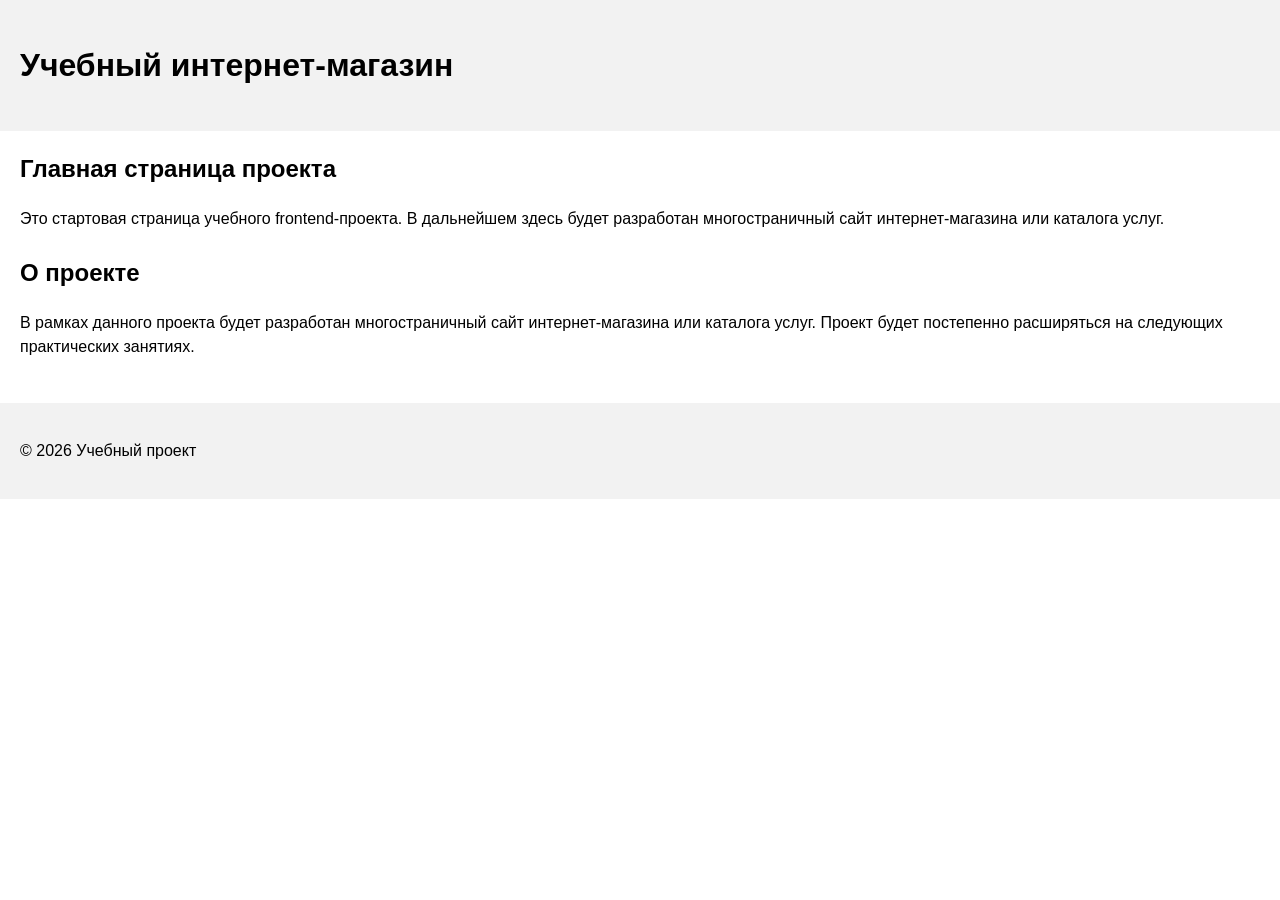
==== index.html @ 25ff9b93 "feat: add project description section" ====
<!DOCTYPE html>
<html lang="ru">

<head>
    <meta charset="UTF-8">
    <meta name="viewport" content="width=device-width, initial-scale=1.0">
    <title>Каталог товаров</title>
    <link rel="stylesheet" href="css/style.css">
</head>

<body>
    <header>
        <h1>Учебный интернет-магазин</h1>
    </header>

    <main>
        <section>
            <h2>Главная страница проекта</h2>
            <p>
                Это стартовая страница учебного frontend-проекта.
                В дальнейшем здесь будет разработан многостраничный сайт
                интернет-магазина или каталога услуг.
            </p>
        </section>
        <section>
            <h2>О проекте</h2>
            <p>
                В рамках данного проекта будет разработан многостраничный сайт
                интернет-магазина или каталога услуг. Проект будет постепенно
                расширяться на следующих практических занятиях.
            </p>
        </section>
    </main>

    <footer>
        <p>&copy; 2026 Учебный проект</p>
    </footer>
</body>

</html>
---- css/style.css ----
body {
  margin: 0;
  font-family: Arial, sans-serif;
  line-height: 1.5;
}

header,
main,
footer {
  padding: 20px;
}

header {
  background-color: #f2f2f2;
}

footer {
  background-color: #f2f2f2;
}

section {
  margin-bottom: 24px;
}

section h2 {
  margin-top: 0;
}
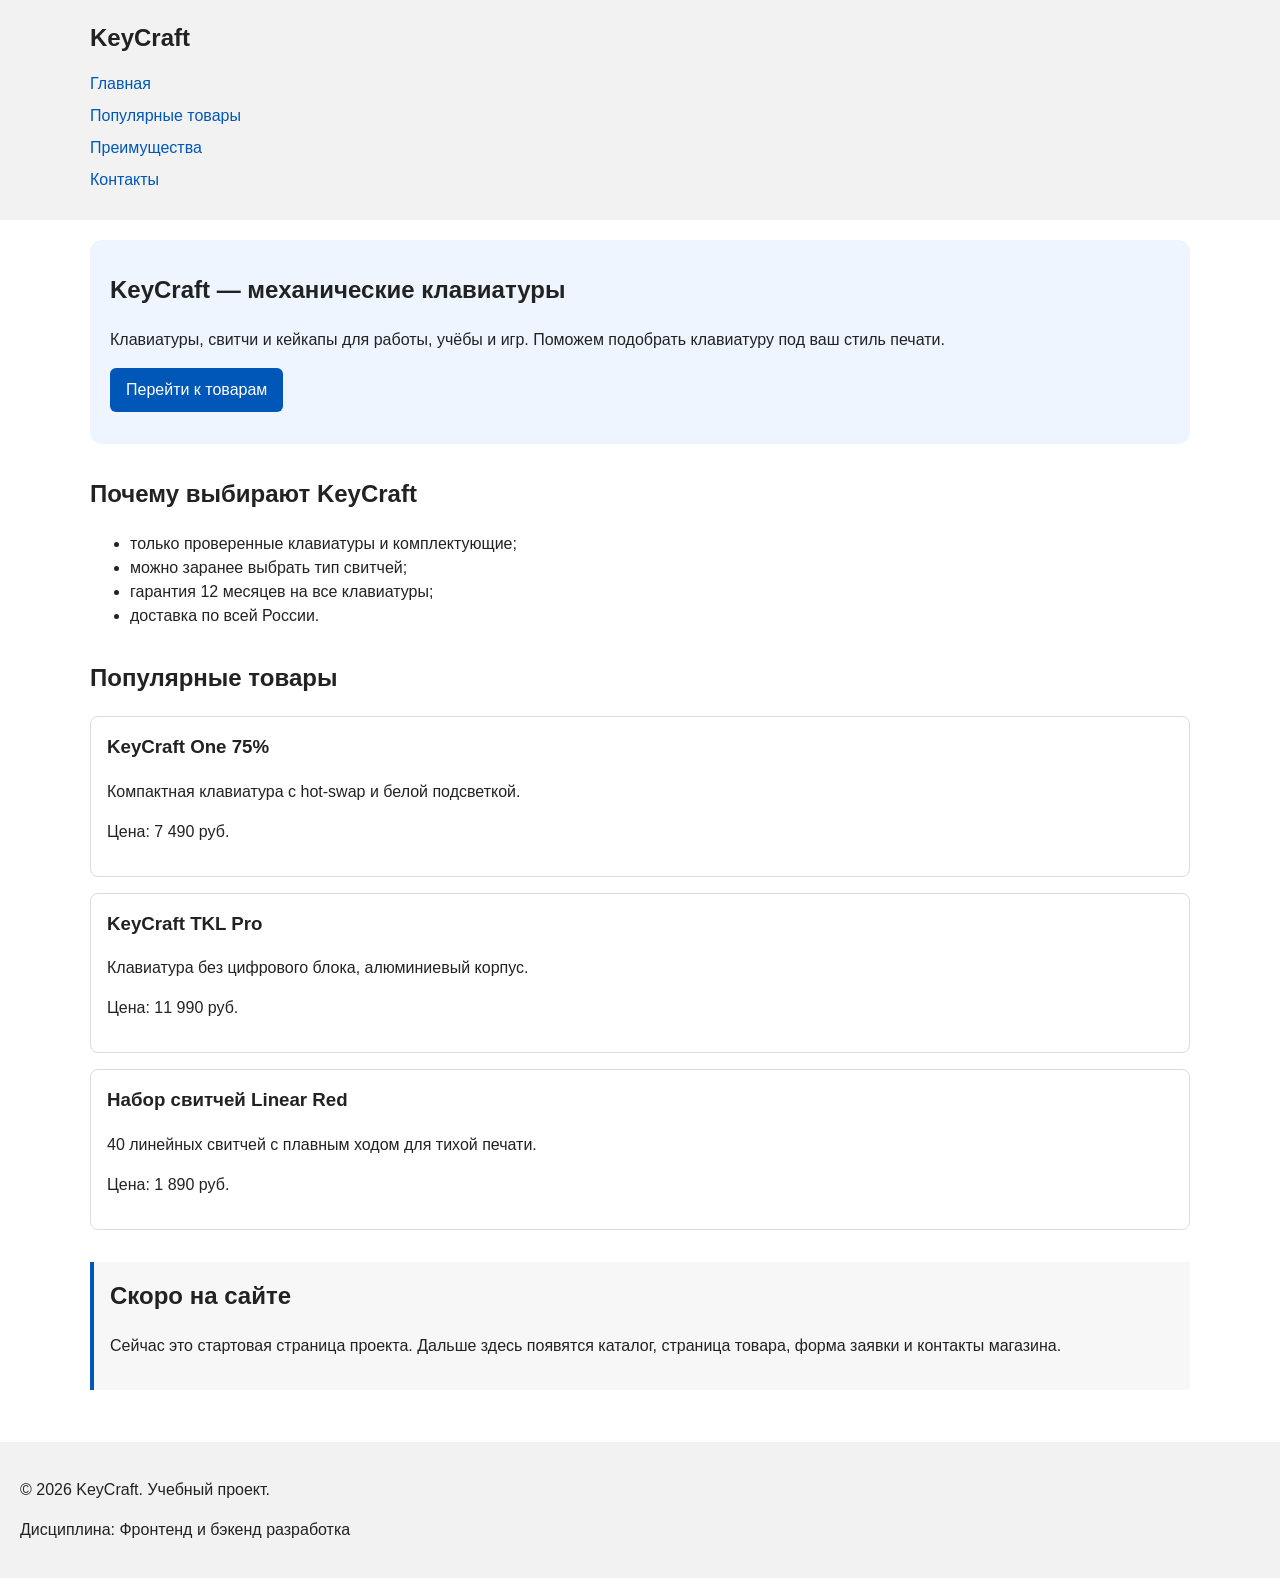
==== commit 4e216bc3: "feat: add semantic HTML structure and base CSS styles" ====
--- a/index.html
+++ b/index.html
@@ -4,37 +4,81 @@
 <head>
     <meta charset="UTF-8">
     <meta name="viewport" content="width=device-width, initial-scale=1.0">
-    <title>Каталог товаров</title>
+    <title>KeyCraft — магазин механических клавиатур</title>
     <link rel="stylesheet" href="css/style.css">
 </head>
 
 <body>
     <header>
-        <h1>Учебный интернет-магазин</h1>
+        <div class="site-header">
+            <a class="site-logo" href="index.html">KeyCraft</a>
+
+            <nav class="site-nav" aria-label="Основная навигация">
+                <ul class="site-nav__list">
+                    <li><a href="index.html">Главная</a></li>
+                    <li><a href="#popular">Популярные товары</a></li>
+                    <li><a href="#advantages">Преимущества</a></li>
+                    <li><a href="#contacts">Контакты</a></li>
+                </ul>
+            </nav>
+        </div>
     </header>
 
     <main>
-        <section>
-            <h2>Главная страница проекта</h2>
+        <section class="hero">
+            <h1>KeyCraft — механические клавиатуры</h1>
             <p>
-                Это стартовая страница учебного frontend-проекта.
-                В дальнейшем здесь будет разработан многостраничный сайт
-                интернет-магазина или каталога услуг.
+                Клавиатуры, свитчи и кейкапы для работы, учёбы и игр.
+                Поможем подобрать клавиатуру под ваш стиль печати.
             </p>
+            <a class="button" href="#popular">Перейти к товарам</a>
         </section>
-        <section>
-            <h2>О проекте</h2>
+
+        <section class="section" id="advantages">
+            <h2>Почему выбирают KeyCraft</h2>
+            <ul class="advantages-list">
+                <li>только проверенные клавиатуры и комплектующие;</li>
+                <li>можно заранее выбрать тип свитчей;</li>
+                <li>гарантия 12 месяцев на все клавиатуры;</li>
+                <li>доставка по всей России.</li>
+            </ul>
+        </section>
+
+        <section class="section" id="popular">
+            <h2>Популярные товары</h2>
+
+            <article class="product-card">
+                <h3>KeyCraft One 75%</h3>
+                <p>Компактная клавиатура с hot-swap и белой подсветкой.</p>
+                <p>Цена: 7 490 руб.</p>
+            </article>
+
+            <article class="product-card">
+                <h3>KeyCraft TKL Pro</h3>
+                <p>Клавиатура без цифрового блока, алюминиевый корпус.</p>
+                <p>Цена: 11 990 руб.</p>
+            </article>
+
+            <article class="product-card">
+                <h3>Набор свитчей Linear Red</h3>
+                <p>40 линейных свитчей с плавным ходом для тихой печати.</p>
+                <p>Цена: 1 890 руб.</p>
+            </article>
+        </section>
+
+        <aside class="aside-info">
+            <h2>Скоро на сайте</h2>
             <p>
-                В рамках данного проекта будет разработан многостраничный сайт
-                интернет-магазина или каталога услуг. Проект будет постепенно
-                расширяться на следующих практических занятиях.
+                Сейчас это стартовая страница проекта. Дальше здесь появятся
+                каталог, страница товара, форма заявки и контакты магазина.
             </p>
-        </section>
+        </aside>
     </main>
 
-    <footer>
-        <p>&copy; 2026 Учебный проект</p>
+    <footer id="contacts">
+        <p>&copy; 2026 KeyCraft. Учебный проект.</p>
+        <p>Дисциплина: Фронтенд и бэкенд разработка</p>
     </footer>
 </body>
 
-</html>+</html>
--- a/css/style.css
+++ b/css/style.css
@@ -1,15 +1,31 @@
+/*
+  Универсальное правило для всех элементов.
+  border-box: width включает content, padding и border.
+*/
+* {
+  box-sizing: border-box;
+}
+
+/*
+  Убираем стандартный отступ браузера у body
+  и задаём основной шрифт и цвета страницы.
+*/
 body {
   margin: 0;
   font-family: Arial, sans-serif;
   line-height: 1.5;
+  color: #222222;
+  background-color: #ffffff;
 }
 
+/* Внутренние отступы для основных областей страницы */
 header,
 main,
 footer {
   padding: 20px;
 }
 
+/* Шапка и подвал — светло-серый фон */
 header {
   background-color: #f2f2f2;
 }
@@ -18,10 +34,102 @@
   background-color: #f2f2f2;
 }
 
-section {
-  margin-bottom: 24px;
+/* Ограничиваем ширину содержимого шапки */
+.site-header {
+  max-width: 1100px;
+  margin: 0 auto;
 }
 
-section h2 {
+/* Текстовый логотип */
+.site-logo {
+  font-size: 24px;
+  font-weight: bold;
+  text-decoration: none;
+  color: #222222;
+}
+
+/* Убираем маркеры и стандартные отступы у списка меню */
+.site-nav__list {
+  padding: 0;
+  margin: 16px 0 0;
+  list-style: none;
+}
+
+/* Расстояние между пунктами меню */
+.site-nav__list li {
+  margin-bottom: 8px;
+}
+
+/* Ссылки меню */
+.site-nav__list a {
+  color: #0057b8;
+  text-decoration: none;
+}
+
+/* При наведении подчёркиваем ссылку */
+.site-nav__list a:hover {
+  text-decoration: underline;
+}
+
+/* Hero-блок — первый крупный блок главной страницы */
+.hero {
+  max-width: 1100px;
+  margin: 0 auto 32px;
+  padding: 32px 20px;
+  background-color: #eef5ff;
+  border-radius: 12px;
+}
+
+.hero h1 {
   margin-top: 0;
-}+}
+
+/* Общий класс для разделов страницы */
+.section {
+  max-width: 1100px;
+  margin: 0 auto 32px;
+}
+
+.section h2 {
+  margin-top: 0;
+}
+
+/* Карточка товара — самостоятельный блок */
+.product-card {
+  margin-bottom: 16px;
+  padding: 16px;
+  border: 1px solid #dddddd;
+  border-radius: 8px;
+  background-color: #ffffff;
+}
+
+.product-card h3 {
+  margin-top: 0;
+}
+
+/* Ссылка, оформленная как кнопка */
+.button {
+  display: inline-block;
+  padding: 10px 16px;
+  color: #ffffff;
+  background-color: #0057b8;
+  text-decoration: none;
+  border-radius: 6px;
+}
+
+.button:hover {
+  background-color: #003f86;
+}
+
+/* Дополнительный информационный блок */
+.aside-info {
+  max-width: 1100px;
+  margin: 0 auto 32px;
+  padding: 16px;
+  border-left: 4px solid #0057b8;
+  background-color: #f7f7f7;
+}
+
+.aside-info h2 {
+  margin-top: 0;
+}
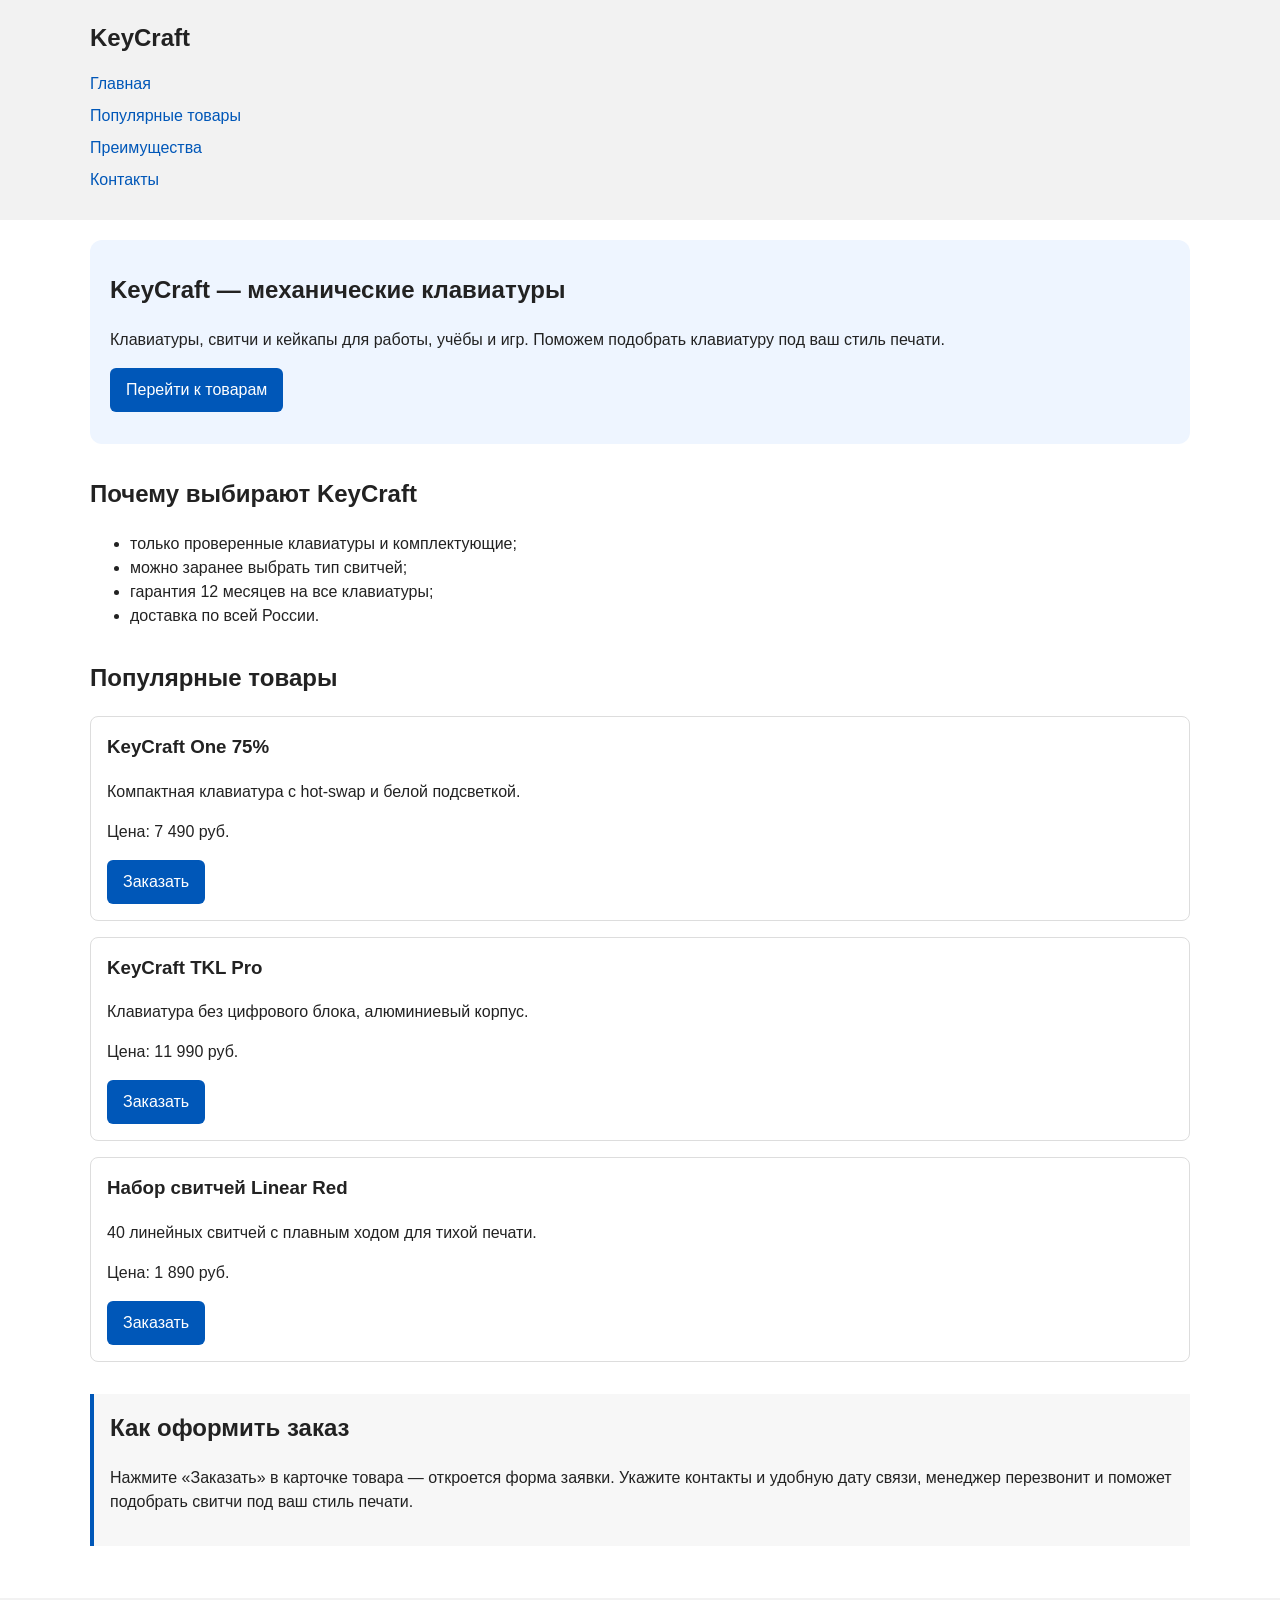
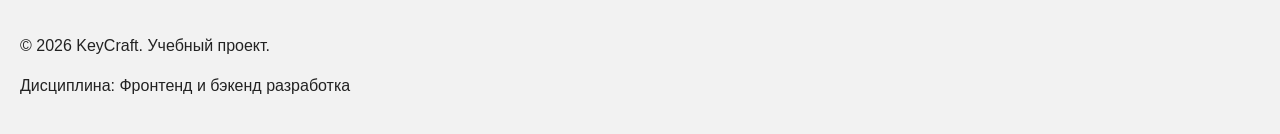
==== commit 3d7d3d22: "feat: add order form modal and validation" ====
--- a/index.html
+++ b/index.html
@@ -6,6 +6,7 @@
     <meta name="viewport" content="width=device-width, initial-scale=1.0">
     <title>KeyCraft — магазин механических клавиатур</title>
     <link rel="stylesheet" href="css/style.css">
+    <script src="js/main.js" defer></script>
 </head>
 
 <body>
@@ -51,26 +52,40 @@
                 <h3>KeyCraft One 75%</h3>
                 <p>Компактная клавиатура с hot-swap и белой подсветкой.</p>
                 <p>Цена: 7 490 руб.</p>
+                <button class="button product-card__button" type="button" data-product="KeyCraft One 75%">
+                    Заказать
+                </button>
             </article>
 
             <article class="product-card">
                 <h3>KeyCraft TKL Pro</h3>
                 <p>Клавиатура без цифрового блока, алюминиевый корпус.</p>
                 <p>Цена: 11 990 руб.</p>
+                <button class="button product-card__button" type="button" data-product="KeyCraft TKL Pro">
+                    Заказать
+                </button>
             </article>
 
             <article class="product-card">
                 <h3>Набор свитчей Linear Red</h3>
                 <p>40 линейных свитчей с плавным ходом для тихой печати.</p>
                 <p>Цена: 1 890 руб.</p>
+                <button class="button product-card__button" type="button" data-product="Набор свитчей Linear Red">
+                    Заказать
+                </button>
             </article>
         </section>
 
+        <p class="success-message" id="success-message" role="status" hidden>
+            Форма успешно отправлена!
+        </p>
+
         <aside class="aside-info">
-            <h2>Скоро на сайте</h2>
+            <h2>Как оформить заказ</h2>
             <p>
-                Сейчас это стартовая страница проекта. Дальше здесь появятся
-                каталог, страница товара, форма заявки и контакты магазина.
+                Нажмите «Заказать» в карточке товара — откроется форма заявки.
+                Укажите контакты и удобную дату связи, менеджер перезвонит
+                и поможет подобрать свитчи под ваш стиль печати.
             </p>
         </aside>
     </main>
@@ -79,6 +94,100 @@
         <p>&copy; 2026 KeyCraft. Учебный проект.</p>
         <p>Дисциплина: Фронтенд и бэкенд разработка</p>
     </footer>
+
+    <dialog class="order-dialog" id="order-dialog" aria-labelledby="order-dialog-title">
+        <h2 id="order-dialog-title">Оформление заявки</h2>
+
+        <form class="order-form" id="order-form" action="#" method="post" novalidate>
+            <input id="selected-product" name="selected-product" type="hidden">
+
+            <div class="form-field">
+                <label for="order-name">Имя</label>
+                <input
+                    id="order-name"
+                    name="name"
+                    type="text"
+                    placeholder="Введите ваше имя"
+                    minlength="2"
+                    autocomplete="given-name"
+                    required
+                >
+            </div>
+
+            <div class="form-field">
+                <label for="order-email">E-mail</label>
+                <input
+                    id="order-email"
+                    name="email"
+                    type="email"
+                    placeholder="example@mail.ru"
+                    autocomplete="email"
+                    required
+                >
+            </div>
+
+            <div class="form-field">
+                <label for="order-phone">Телефон</label>
+                <input
+                    id="order-phone"
+                    name="phone"
+                    type="tel"
+                    inputmode="tel"
+                    placeholder="+7 (900) 000-00-00"
+                    pattern="^\+7 \(\d{3}\) \d{3}-\d{2}-\d{2}$"
+                    required
+                >
+                <small>Формат: +7 (900) 000-00-00</small>
+            </div>
+
+            <div class="form-field">
+                <label for="order-date">Дата связи</label>
+                <input
+                    id="order-date"
+                    name="date"
+                    type="date"
+                >
+            </div>
+
+            <div class="form-field">
+                <label for="order-topic">Тема заявки</label>
+                <select id="order-topic" name="topic" required>
+                    <option value="">Выберите тему</option>
+                    <option value="keyboard">Заказ клавиатуры</option>
+                    <option value="switches">Подбор свитчей</option>
+                    <option value="delivery">Доставка</option>
+                    <option value="warranty">Гарантия и сервис</option>
+                </select>
+            </div>
+
+            <div class="form-field">
+                <label for="order-comment">Комментарий</label>
+                <textarea
+                    id="order-comment"
+                    name="comment"
+                    rows="4"
+                    placeholder="Укажите тип свитчей, раскладку или другие пожелания"
+                ></textarea>
+            </div>
+
+            <div class="form-field form-field--checkbox">
+                <label>
+                    <input
+                        id="order-agreement"
+                        name="agreement"
+                        type="checkbox"
+                        required
+                    >
+                    Я согласен на обработку данных
+                </label>
+            </div>
+
+            <div class="form-actions">
+                <button type="button" id="close-order-dialog">Закрыть</button>
+                <button type="submit">Отправить заявку</button>
+            </div>
+        </form>
+    </dialog>
 </body>
 
 </html>
--- a/css/style.css
+++ b/css/style.css
@@ -107,14 +107,21 @@
   margin-top: 0;
 }
 
-/* Ссылка, оформленная как кнопка */
+/*
+  Общий класс кнопки.
+  Используется и для ссылки, и для тега button,
+  поэтому убираем рамку браузера и наследуем шрифт страницы.
+*/
 .button {
   display: inline-block;
   padding: 10px 16px;
   color: #ffffff;
   background-color: #0057b8;
   text-decoration: none;
+  border: none;
   border-radius: 6px;
+  font: inherit;
+  cursor: pointer;
 }
 
 .button:hover {
@@ -133,3 +140,94 @@
 .aside-info h2 {
   margin-top: 0;
 }
+
+/*
+  Модальное окно заявки.
+  Элемент dialog сам умеет открываться поверх страницы,
+  поэтому позиционирование вручную не требуется.
+*/
+.order-dialog {
+  width: min(100% - 32px, 560px);
+  padding: 24px;
+  border: none;
+  border-radius: 12px;
+}
+
+.order-dialog h2 {
+  margin-top: 0;
+}
+
+/* Затемнение фона за модальным окном */
+.order-dialog::backdrop {
+  background-color: rgba(0, 0, 0, 0.5);
+}
+
+/* Каждое поле формы получает нижний отступ */
+.form-field {
+  margin-bottom: 16px;
+}
+
+/* Подпись поля располагается над самим полем */
+.form-field label {
+  display: block;
+  margin-bottom: 6px;
+}
+
+/* Основные поля формы занимают всю ширину окна */
+.form-field input,
+.form-field select,
+.form-field textarea {
+  width: 100%;
+  padding: 10px 12px;
+  border: 1px solid #cccccc;
+  border-radius: 6px;
+  font: inherit;
+}
+
+/* Флажок согласия не должен растягиваться на всю ширину */
+.form-field input[type="checkbox"] {
+  width: auto;
+}
+
+/* Подсказка о формате телефона */
+.form-field small {
+  display: block;
+  margin-top: 4px;
+  color: #666666;
+}
+
+/* Видимый фокус для навигации с клавиатуры */
+.form-field input:focus-visible,
+.form-field select:focus-visible,
+.form-field textarea:focus-visible,
+.form-actions button:focus-visible {
+  outline: 2px solid #0057b8;
+  outline-offset: 2px;
+}
+
+/*
+  Подсветка ошибочных полей.
+  Атрибут aria-invalid добавляется из JavaScript при отправке формы.
+  Селектор начинается с .form-field, потому что цвет рамки задан
+  правилом .form-field input. Без этого специфичность была бы ниже,
+  и красная рамка не применилась бы.
+*/
+.form-field [aria-invalid="true"] {
+  border-color: #b00020;
+}
+
+/* Кнопки формы располагаются в одну строку */
+.form-actions {
+  display: flex;
+  gap: 12px;
+  margin-top: 20px;
+}
+
+/* Сообщение об успешной отправке заявки */
+.success-message {
+  max-width: 1100px;
+  margin: 24px auto;
+  padding: 16px;
+  border-left: 4px solid #168a2f;
+  background-color: #eefaf0;
+}
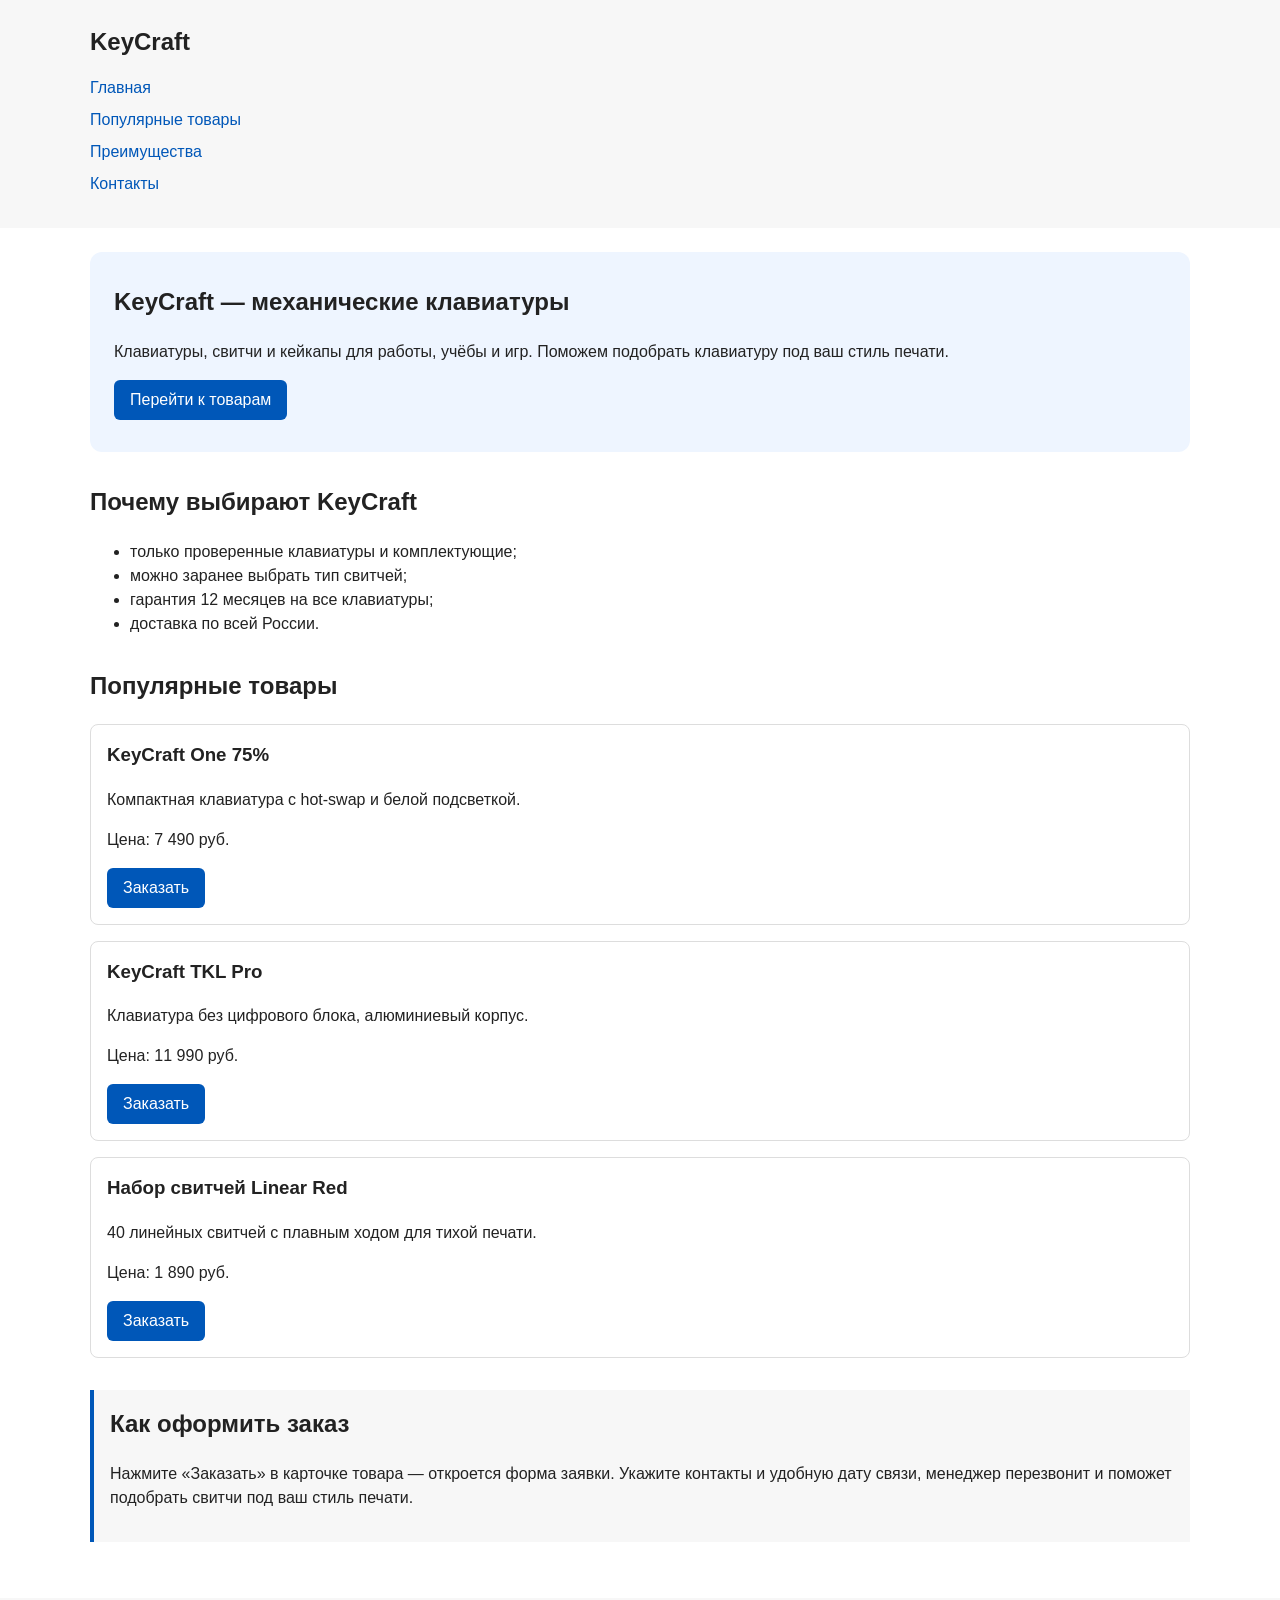
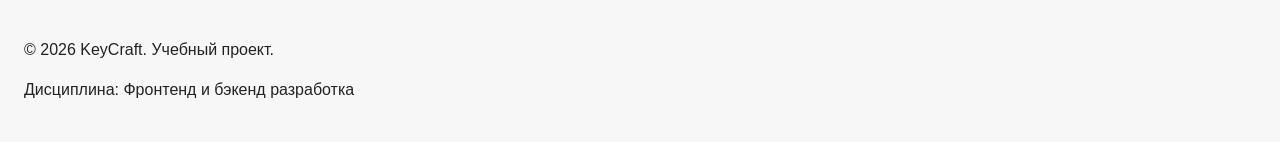
==== commit 170e9492: "refactor: organize CSS variables and states" ====
--- a/index.html
+++ b/index.html
@@ -183,8 +183,8 @@
             </div>
 
             <div class="form-actions">
-                <button type="button" id="close-order-dialog">Закрыть</button>
-                <button type="submit">Отправить заявку</button>
+                <button class="button button--secondary" type="button" id="close-order-dialog">Закрыть</button>
+                <button class="button" type="submit">Отправить заявку</button>
             </div>
         </form>
     </dialog>
--- a/css/style.css
+++ b/css/style.css
@@ -1,42 +1,128 @@
-/*
-  Универсальное правило для всех элементов.
-  border-box: width включает content, padding и border.
-*/
+/* ===============================
+   1. Переменные проекта
+   =============================== */
+
+:root {
+  --color-bg: #ffffff;
+  --color-text: #222222;
+  --color-muted: #666666;
+  --color-primary: #0057b8;
+  --color-primary-dark: #003f86;
+  --color-border: #dddddd;
+  --color-surface: #f7f7f7;
+  --color-surface-accent: #eef5ff;
+  --color-danger: #b00020;
+  --color-success: #168a2f;
+  --color-success-bg: #eefaf0;
+  --color-white: #ffffff;
+
+  --space-xs: 4px;
+  --space-sm: 8px;
+  --space-md: 16px;
+  --space-lg: 24px;
+  --space-xl: 32px;
+
+  --radius-sm: 6px;
+  --radius-md: 8px;
+  --radius-lg: 12px;
+
+  --container-width: 1100px;
+}
+
+/* ===============================
+   2. Базовые стили
+   =============================== */
+
 * {
   box-sizing: border-box;
 }
 
-/*
-  Убираем стандартный отступ браузера у body
-  и задаём основной шрифт и цвета страницы.
-*/
 body {
   margin: 0;
   font-family: Arial, sans-serif;
   line-height: 1.5;
-  color: #222222;
-  background-color: #ffffff;
-}
-
-/* Внутренние отступы для основных областей страницы */
+  color: var(--color-text);
+  background-color: var(--color-bg);
+}
+
 header,
 main,
 footer {
-  padding: 20px;
-}
-
-/* Шапка и подвал — светло-серый фон */
+  padding: var(--space-lg);
+}
+
 header {
-  background-color: #f2f2f2;
+  background-color: var(--color-surface);
 }
 
 footer {
-  background-color: #f2f2f2;
-}
+  background-color: var(--color-surface);
+}
+
+/* ===============================
+   3. Общие элементы интерфейса
+   =============================== */
+
+/* Ссылки */
+a {
+  color: var(--color-primary);
+}
+
+a:hover {
+  color: var(--color-primary-dark);
+}
+
+a:focus-visible {
+  outline: 2px solid var(--color-primary);
+  outline-offset: 3px;
+}
+
+/* Общий класс кнопки. */
+.button {
+  display: inline-block;
+  padding: var(--space-sm) var(--space-md);
+  color: var(--color-white);
+  background-color: var(--color-primary);
+  text-decoration: none;
+  border: none;
+  border-radius: var(--radius-sm);
+  font: inherit;
+  cursor: pointer;
+}
+
+.button:hover {
+  color: var(--color-white);
+  background-color: var(--color-primary-dark);
+}
+
+.button:focus-visible {
+  outline: 2px solid var(--color-primary);
+  outline-offset: 3px;
+}
+
+.button:disabled {
+  opacity: 0.6;
+  cursor: not-allowed;
+}
+
+.button--secondary {
+  color: var(--color-primary);
+  background-color: var(--color-white);
+  border: 1px solid var(--color-primary);
+}
+
+.button--secondary:hover {
+  color: var(--color-primary-dark);
+  background-color: var(--color-surface-accent);
+}
+
+/* ===============================
+   4. Компоненты страницы
+   =============================== */
 
 /* Ограничиваем ширину содержимого шапки */
 .site-header {
-  max-width: 1100px;
+  max-width: var(--container-width);
   margin: 0 auto;
 }
 
@@ -45,39 +131,41 @@
   font-size: 24px;
   font-weight: bold;
   text-decoration: none;
-  color: #222222;
+  color: var(--color-text);
+}
+
+.site-logo:hover {
+  color: var(--color-text);
 }
 
 /* Убираем маркеры и стандартные отступы у списка меню */
 .site-nav__list {
   padding: 0;
-  margin: 16px 0 0;
+  margin: var(--space-md) 0 0;
   list-style: none;
 }
 
 /* Расстояние между пунктами меню */
 .site-nav__list li {
-  margin-bottom: 8px;
-}
-
-/* Ссылки меню */
+  margin-bottom: var(--space-sm);
+}
+
+/* Ссылки меню. */
 .site-nav__list a {
-  color: #0057b8;
   text-decoration: none;
 }
 
-/* При наведении подчёркиваем ссылку */
 .site-nav__list a:hover {
   text-decoration: underline;
 }
 
 /* Hero-блок — первый крупный блок главной страницы */
 .hero {
-  max-width: 1100px;
-  margin: 0 auto 32px;
-  padding: 32px 20px;
-  background-color: #eef5ff;
-  border-radius: 12px;
+  max-width: var(--container-width);
+  margin: 0 auto var(--space-xl);
+  padding: var(--space-xl) var(--space-lg);
+  background-color: var(--color-surface-accent);
+  border-radius: var(--radius-lg);
 }
 
 .hero h1 {
@@ -86,8 +174,8 @@
 
 /* Общий класс для разделов страницы */
 .section {
-  max-width: 1100px;
-  margin: 0 auto 32px;
+  max-width: var(--container-width);
+  margin: 0 auto var(--space-xl);
 }
 
 .section h2 {
@@ -96,61 +184,45 @@
 
 /* Карточка товара — самостоятельный блок */
 .product-card {
-  margin-bottom: 16px;
-  padding: 16px;
-  border: 1px solid #dddddd;
-  border-radius: 8px;
-  background-color: #ffffff;
+  margin-bottom: var(--space-md);
+  padding: var(--space-md);
+  border: 1px solid var(--color-border);
+  border-radius: var(--radius-md);
+  background-color: var(--color-bg);
+}
+
+/* Рамка подсвечивается, показывая, что с карточкой можно взаимодействовать */
+.product-card:hover {
+  border-color: var(--color-primary);
 }
 
 .product-card h3 {
   margin-top: 0;
-}
-
-/*
-  Общий класс кнопки.
-  Используется и для ссылки, и для тега button,
-  поэтому убираем рамку браузера и наследуем шрифт страницы.
-*/
-.button {
-  display: inline-block;
-  padding: 10px 16px;
-  color: #ffffff;
-  background-color: #0057b8;
-  text-decoration: none;
-  border: none;
-  border-radius: 6px;
-  font: inherit;
-  cursor: pointer;
-}
-
-.button:hover {
-  background-color: #003f86;
 }
 
 /* Дополнительный информационный блок */
 .aside-info {
-  max-width: 1100px;
-  margin: 0 auto 32px;
-  padding: 16px;
-  border-left: 4px solid #0057b8;
-  background-color: #f7f7f7;
+  max-width: var(--container-width);
+  margin: 0 auto var(--space-xl);
+  padding: var(--space-md);
+  border-left: 4px solid var(--color-primary);
+  background-color: var(--color-surface);
 }
 
 .aside-info h2 {
   margin-top: 0;
 }
 
-/*
-  Модальное окно заявки.
-  Элемент dialog сам умеет открываться поверх страницы,
-  поэтому позиционирование вручную не требуется.
-*/
+/* ===============================
+   5. Форма и модальное окно
+   =============================== */
+
+/* Модальное окно заявки. */
 .order-dialog {
   width: min(100% - 32px, 560px);
-  padding: 24px;
+  padding: var(--space-lg);
   border: none;
-  border-radius: 12px;
+  border-radius: var(--radius-lg);
 }
 
 .order-dialog h2 {
@@ -164,13 +236,13 @@
 
 /* Каждое поле формы получает нижний отступ */
 .form-field {
-  margin-bottom: 16px;
+  margin-bottom: var(--space-md);
 }
 
 /* Подпись поля располагается над самим полем */
 .form-field label {
   display: block;
-  margin-bottom: 6px;
+  margin-bottom: var(--space-xs);
 }
 
 /* Основные поля формы занимают всю ширину окна */
@@ -179,8 +251,8 @@
 .form-field textarea {
   width: 100%;
   padding: 10px 12px;
-  border: 1px solid #cccccc;
-  border-radius: 6px;
+  border: 1px solid var(--color-border);
+  border-radius: var(--radius-sm);
   font: inherit;
 }
 
@@ -192,8 +264,15 @@
 /* Подсказка о формате телефона */
 .form-field small {
   display: block;
-  margin-top: 4px;
-  color: #666666;
+  margin-top: var(--space-xs);
+  color: var(--color-muted);
+}
+
+/* Реакция поля на наведение мыши */
+.form-field input:hover,
+.form-field select:hover,
+.form-field textarea:hover {
+  border-color: var(--color-primary);
 }
 
 /* Видимый фокус для навигации с клавиатуры */
@@ -201,33 +280,28 @@
 .form-field select:focus-visible,
 .form-field textarea:focus-visible,
 .form-actions button:focus-visible {
-  outline: 2px solid #0057b8;
-  outline-offset: 2px;
-}
-
-/*
-  Подсветка ошибочных полей.
-  Атрибут aria-invalid добавляется из JavaScript при отправке формы.
-  Селектор начинается с .form-field, потому что цвет рамки задан
-  правилом .form-field input. Без этого специфичность была бы ниже,
-  и красная рамка не применилась бы.
-*/
-.form-field [aria-invalid="true"] {
-  border-color: #b00020;
+  outline: 2px solid var(--color-primary);
+  outline-offset: 3px;
+}
+
+/* Подсветка ошибочных полей. */
+.form-field [aria-invalid="true"],
+.form-field [aria-invalid="true"]:hover {
+  border-color: var(--color-danger);
 }
 
 /* Кнопки формы располагаются в одну строку */
 .form-actions {
   display: flex;
-  gap: 12px;
-  margin-top: 20px;
+  gap: var(--space-md);
+  margin-top: var(--space-lg);
 }
 
 /* Сообщение об успешной отправке заявки */
 .success-message {
-  max-width: 1100px;
-  margin: 24px auto;
-  padding: 16px;
-  border-left: 4px solid #168a2f;
-  background-color: #eefaf0;
-}
+  max-width: var(--container-width);
+  margin: var(--space-lg) auto;
+  padding: var(--space-md);
+  border-left: 4px solid var(--color-success);
+  background-color: var(--color-success-bg);
+}
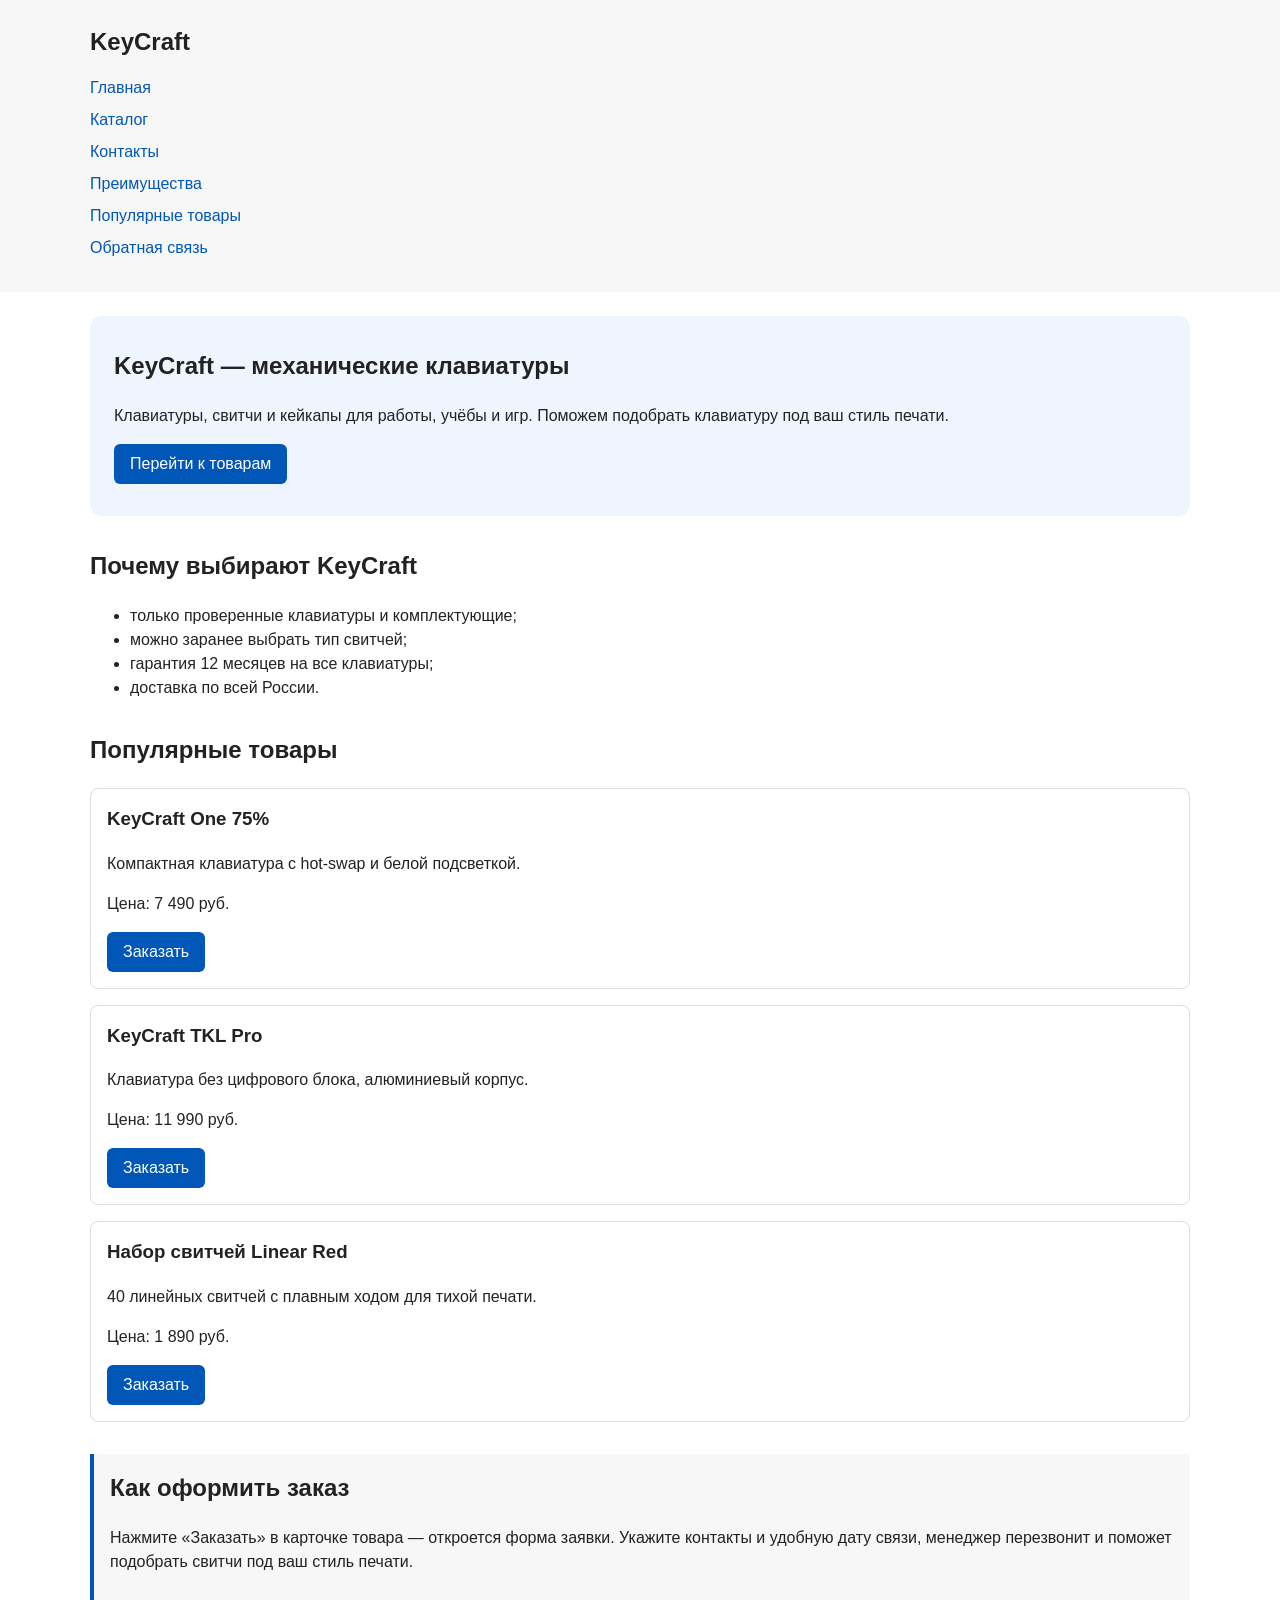
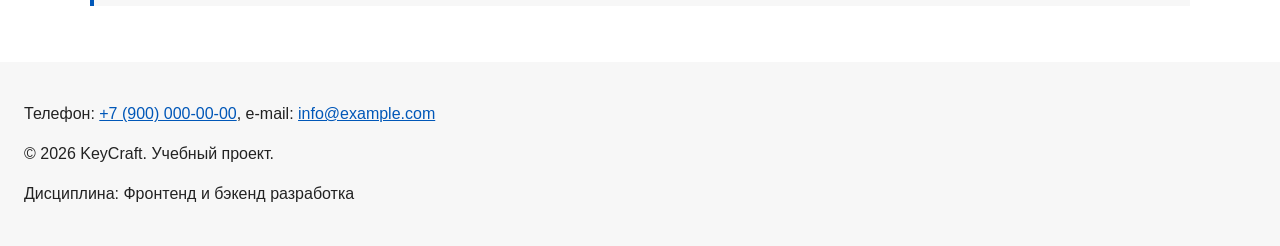
==== commit 89b07eca: "feat: add multi-page structure navigation and anchors" ====
--- a/index.html
+++ b/index.html
@@ -4,6 +4,7 @@
 <head>
     <meta charset="UTF-8">
     <meta name="viewport" content="width=device-width, initial-scale=1.0">
+    <meta name="description" content="Магазин механических клавиатур KeyCraft: клавиатуры, свитчи и кейкапы с доставкой по России.">
     <title>KeyCraft — магазин механических клавиатур</title>
     <link rel="stylesheet" href="css/style.css">
     <script src="js/main.js" defer></script>
@@ -17,9 +18,11 @@
             <nav class="site-nav" aria-label="Основная навигация">
                 <ul class="site-nav__list">
                     <li><a href="index.html">Главная</a></li>
-                    <li><a href="#popular">Популярные товары</a></li>
-                    <li><a href="#advantages">Преимущества</a></li>
-                    <li><a href="#contacts">Контакты</a></li>
+                    <li><a href="catalog.html">Каталог</a></li>
+                    <li><a href="contacts.html">Контакты</a></li>
+                    <li><a href="index.html#advantages">Преимущества</a></li>
+                    <li><a href="index.html#popular">Популярные товары</a></li>
+                    <li><a href="index.html#contacts">Обратная связь</a></li>
                 </ul>
             </nav>
         </div>
@@ -91,6 +94,10 @@
     </main>
 
     <footer id="contacts">
+        <p>
+            Телефон: <a href="tel:+79000000000">+7 (900) 000-00-00</a>,
+            e-mail: <a href="mailto:info@example.com">info@example.com</a>
+        </p>
         <p>&copy; 2026 KeyCraft. Учебный проект.</p>
         <p>Дисциплина: Фронтенд и бэкенд разработка</p>
     </footer>
--- a/css/style.css
+++ b/css/style.css
@@ -37,6 +37,10 @@
   box-sizing: border-box;
 }
 
+html {
+  scroll-behavior: smooth;
+}
+
 body {
   margin: 0;
   font-family: Arial, sans-serif;
@@ -75,6 +79,12 @@
 a:focus-visible {
   outline: 2px solid var(--color-primary);
   outline-offset: 3px;
+}
+
+:target {
+  outline: 2px dashed var(--color-primary);
+  outline-offset: 4px;
+  scroll-margin-top: var(--space-lg);
 }
 
 /* Общий класс кнопки. */
@@ -213,6 +223,27 @@
   margin-top: 0;
 }
 
+/* Навигационная цепочка на внутренних страницах */
+.breadcrumbs {
+  max-width: var(--container-width);
+  margin: 0 auto var(--space-md);
+  font-size: 14px;
+  color: var(--color-muted);
+}
+
+.breadcrumbs a {
+  color: var(--color-primary);
+}
+
+.breadcrumbs span::before {
+  content: " / ";
+  color: var(--color-muted);
+}
+
+.contacts-list {
+  font-style: normal;
+}
+
 /* ===============================
    5. Форма и модальное окно
    =============================== */
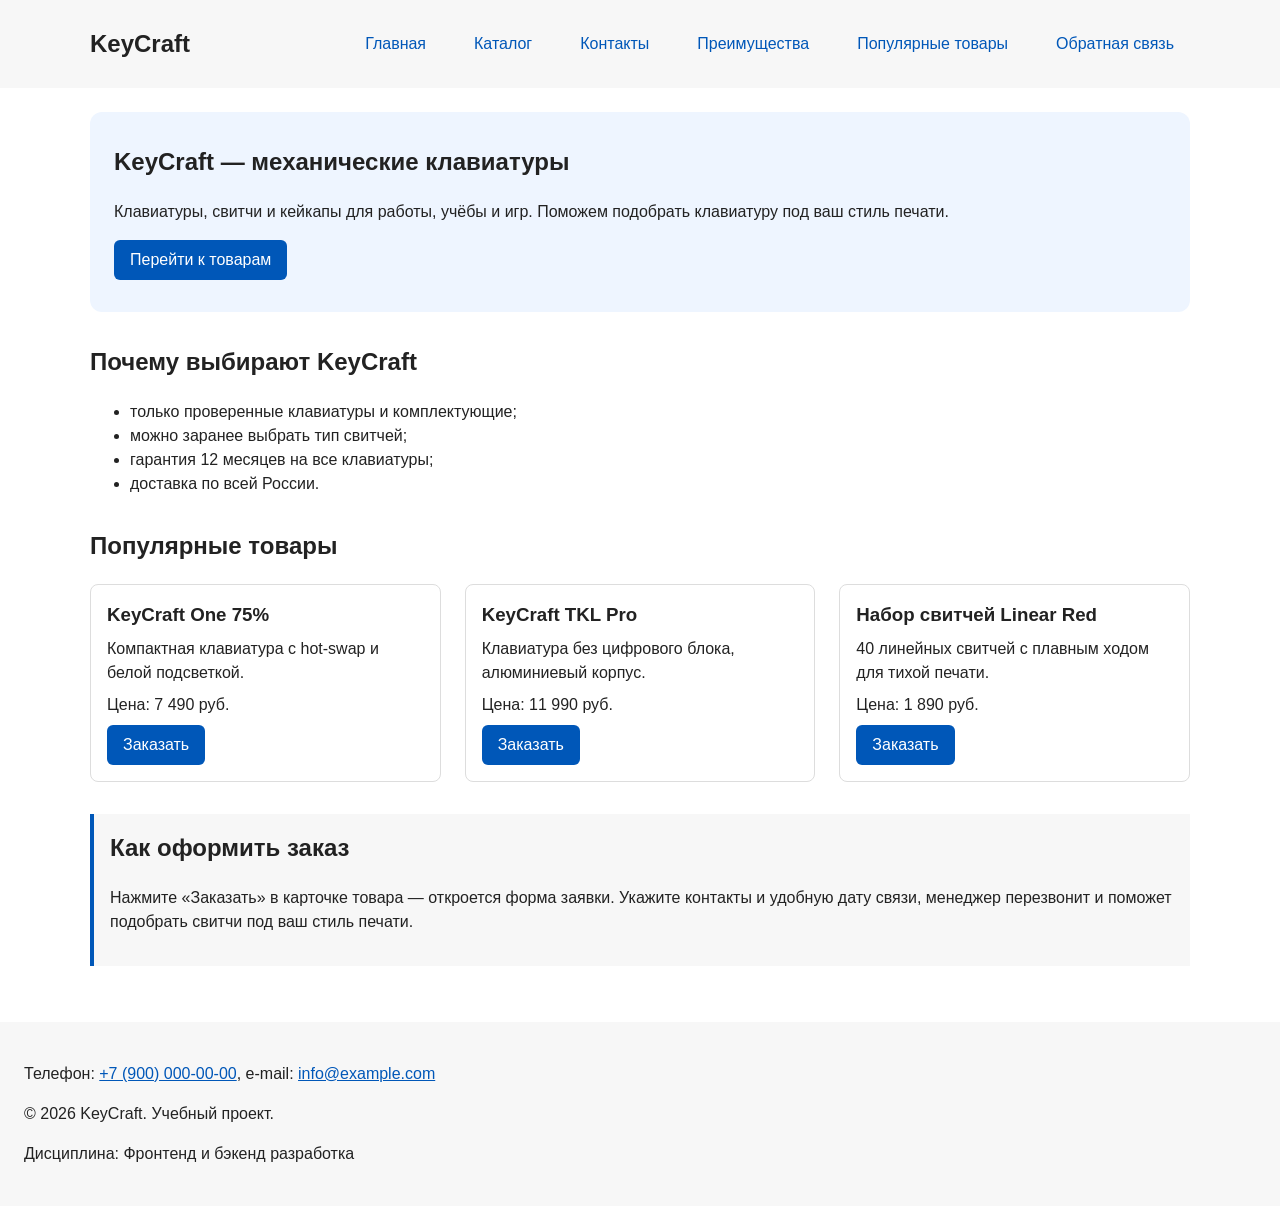
==== commit a4fc4453: "feat: add flex navigation and grid catalog layout" ====
--- a/index.html
+++ b/index.html
@@ -51,32 +51,34 @@
         <section class="section" id="popular">
             <h2>Популярные товары</h2>
 
-            <article class="product-card">
-                <h3>KeyCraft One 75%</h3>
-                <p>Компактная клавиатура с hot-swap и белой подсветкой.</p>
-                <p>Цена: 7 490 руб.</p>
-                <button class="button product-card__button" type="button" data-product="KeyCraft One 75%">
-                    Заказать
-                </button>
-            </article>
-
-            <article class="product-card">
-                <h3>KeyCraft TKL Pro</h3>
-                <p>Клавиатура без цифрового блока, алюминиевый корпус.</p>
-                <p>Цена: 11 990 руб.</p>
-                <button class="button product-card__button" type="button" data-product="KeyCraft TKL Pro">
-                    Заказать
-                </button>
-            </article>
-
-            <article class="product-card">
-                <h3>Набор свитчей Linear Red</h3>
-                <p>40 линейных свитчей с плавным ходом для тихой печати.</p>
-                <p>Цена: 1 890 руб.</p>
-                <button class="button product-card__button" type="button" data-product="Набор свитчей Linear Red">
-                    Заказать
-                </button>
-            </article>
+            <div class="products-grid">
+                <article class="product-card">
+                    <h3>KeyCraft One 75%</h3>
+                    <p>Компактная клавиатура с hot-swap и белой подсветкой.</p>
+                    <p>Цена: 7 490 руб.</p>
+                    <button class="button product-card__button" type="button" data-product="KeyCraft One 75%">
+                        Заказать
+                    </button>
+                </article>
+
+                <article class="product-card">
+                    <h3>KeyCraft TKL Pro</h3>
+                    <p>Клавиатура без цифрового блока, алюминиевый корпус.</p>
+                    <p>Цена: 11 990 руб.</p>
+                    <button class="button product-card__button" type="button" data-product="KeyCraft TKL Pro">
+                        Заказать
+                    </button>
+                </article>
+
+                <article class="product-card">
+                    <h3>Набор свитчей Linear Red</h3>
+                    <p>40 линейных свитчей с плавным ходом для тихой печати.</p>
+                    <p>Цена: 1 890 руб.</p>
+                    <button class="button product-card__button" type="button" data-product="Набор свитчей Linear Red">
+                        Заказать
+                    </button>
+                </article>
+            </div>
         </section>
 
         <p class="success-message" id="success-message" role="status" hidden>
--- a/css/style.css
+++ b/css/style.css
@@ -134,6 +134,11 @@
 .site-header {
   max-width: var(--container-width);
   margin: 0 auto;
+  display: flex;
+  flex-wrap: wrap;
+  justify-content: space-between;
+  align-items: center;
+  gap: var(--space-md);
 }
 
 /* Текстовый логотип */
@@ -148,25 +153,27 @@
   color: var(--color-text);
 }
 
-/* Убираем маркеры и стандартные отступы у списка меню */
 .site-nav__list {
+  display: flex;
+  flex-wrap: wrap;
+  justify-content: center;
+  align-items: center;
+  gap: var(--space-md);
   padding: 0;
-  margin: var(--space-md) 0 0;
+  margin: 0;
   list-style: none;
 }
 
-/* Расстояние между пунктами меню */
-.site-nav__list li {
-  margin-bottom: var(--space-sm);
-}
-
-/* Ссылки меню. */
 .site-nav__list a {
+  display: inline-block;
+  padding: var(--space-sm) var(--space-md);
   text-decoration: none;
+  border-radius: var(--radius-sm);
 }
 
 .site-nav__list a:hover {
-  text-decoration: underline;
+  color: var(--color-white);
+  background-color: var(--color-primary);
 }
 
 /* Hero-блок — первый крупный блок главной страницы */
@@ -192,9 +199,18 @@
   margin-top: 0;
 }
 
-/* Карточка товара — самостоятельный блок */
+/* Сетка карточек товаров */
+.products-grid {
+  display: grid;
+  grid-template-columns: repeat(3, 1fr);
+  gap: var(--space-lg);
+}
+
+/* Карточка товара */
 .product-card {
-  margin-bottom: var(--space-md);
+  display: flex;
+  flex-direction: column;
+  gap: var(--space-sm);
   padding: var(--space-md);
   border: 1px solid var(--color-border);
   border-radius: var(--radius-md);
@@ -206,8 +222,14 @@
   border-color: var(--color-primary);
 }
 
-.product-card h3 {
-  margin-top: 0;
+.product-card h3,
+.product-card p {
+  margin: 0;
+}
+
+.product-card .button {
+  margin-top: auto;
+  align-self: flex-start;
 }
 
 /* Дополнительный информационный блок */
@@ -242,6 +264,72 @@
 
 .contacts-list {
   font-style: normal;
+}
+
+/* Каталог: фильтры и товары */
+.catalog-layout {
+  max-width: var(--container-width);
+  margin: 0 auto var(--space-xl);
+  display: grid;
+  grid-template-columns: 260px 1fr;
+  grid-template-areas: "filters products";
+  gap: var(--space-lg);
+}
+
+.catalog-filters {
+  grid-area: filters;
+  align-self: start;
+  padding: var(--space-md);
+  border: 1px solid var(--color-border);
+  border-radius: var(--radius-md);
+  background-color: var(--color-surface);
+}
+
+.catalog-filters h2 {
+  margin-top: 0;
+}
+
+.catalog-products {
+  grid-area: products;
+}
+
+.filters-form {
+  display: grid;
+  gap: var(--space-md);
+}
+
+.filters-form fieldset {
+  margin: 0;
+  padding: var(--space-md);
+  border: 1px solid var(--color-border);
+  border-radius: var(--radius-sm);
+}
+
+.filters-form legend {
+  font-weight: 700;
+}
+
+.filters-form label {
+  display: block;
+  margin-bottom: var(--space-sm);
+}
+
+.filters-form input[type="number"] {
+  width: 100%;
+  margin-bottom: var(--space-sm);
+  padding: 8px 10px;
+  border: 1px solid var(--color-border);
+  border-radius: var(--radius-sm);
+  font: inherit;
+}
+
+.filters-form input[type="number"]:hover {
+  border-color: var(--color-primary);
+}
+
+.filters-form input:focus-visible {
+  outline: 2px solid var(--color-primary);
+  outline-offset: 3px;
 }
 
 /* ===============================
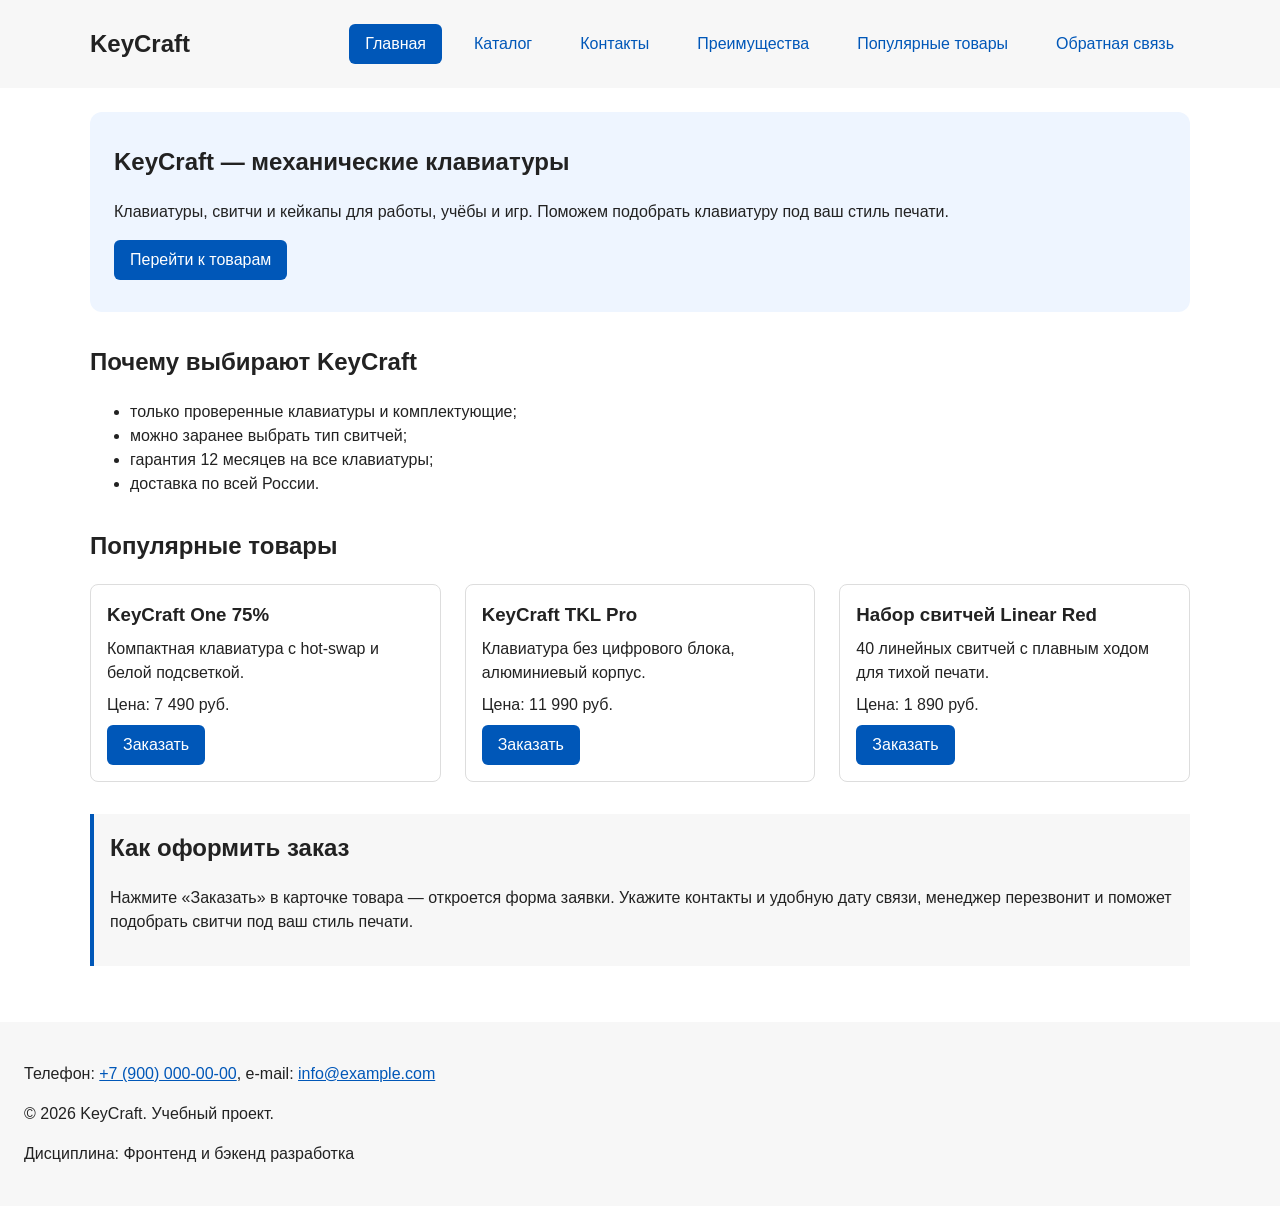
==== commit 3dd11c77: "задание 7" ====
--- a/index.html
+++ b/index.html
@@ -11,70 +11,82 @@
 </head>
 
 <body>
-    <header>
-        <div class="site-header">
-            <a class="site-logo" href="index.html">KeyCraft</a>
+    <header class="site-header">
+        <div class="site-header__inner">
+            <a class="site-header__logo" href="index.html">KeyCraft</a>
 
             <nav class="site-nav" aria-label="Основная навигация">
                 <ul class="site-nav__list">
-                    <li><a href="index.html">Главная</a></li>
-                    <li><a href="catalog.html">Каталог</a></li>
-                    <li><a href="contacts.html">Контакты</a></li>
-                    <li><a href="index.html#advantages">Преимущества</a></li>
-                    <li><a href="index.html#popular">Популярные товары</a></li>
-                    <li><a href="index.html#contacts">Обратная связь</a></li>
+                    <li class="site-nav__item">
+                        <a class="site-nav__link site-nav__link--active" aria-current="page" href="index.html">Главная</a>
+                    </li>
+                    <li class="site-nav__item">
+                        <a class="site-nav__link" href="catalog.html">Каталог</a>
+                    </li>
+                    <li class="site-nav__item">
+                        <a class="site-nav__link" href="contacts.html">Контакты</a>
+                    </li>
+                    <li class="site-nav__item">
+                        <a class="site-nav__link" href="index.html#advantages">Преимущества</a>
+                    </li>
+                    <li class="site-nav__item">
+                        <a class="site-nav__link" href="index.html#popular">Популярные товары</a>
+                    </li>
+                    <li class="site-nav__item">
+                        <a class="site-nav__link" href="index.html#contacts">Обратная связь</a>
+                    </li>
                 </ul>
             </nav>
         </div>
     </header>
 
-    <main>
+    <main class="page">
         <section class="hero">
-            <h1>KeyCraft — механические клавиатуры</h1>
-            <p>
+            <h1 class="hero__title">KeyCraft — механические клавиатуры</h1>
+            <p class="hero__text">
                 Клавиатуры, свитчи и кейкапы для работы, учёбы и игр.
                 Поможем подобрать клавиатуру под ваш стиль печати.
             </p>
-            <a class="button" href="#popular">Перейти к товарам</a>
+            <a class="button button--primary" href="#popular">Перейти к товарам</a>
         </section>
 
         <section class="section" id="advantages">
-            <h2>Почему выбирают KeyCraft</h2>
+            <h2 class="section__title">Почему выбирают KeyCraft</h2>
             <ul class="advantages-list">
-                <li>только проверенные клавиатуры и комплектующие;</li>
-                <li>можно заранее выбрать тип свитчей;</li>
-                <li>гарантия 12 месяцев на все клавиатуры;</li>
-                <li>доставка по всей России.</li>
+                <li class="advantages-list__item">только проверенные клавиатуры и комплектующие;</li>
+                <li class="advantages-list__item">можно заранее выбрать тип свитчей;</li>
+                <li class="advantages-list__item">гарантия 12 месяцев на все клавиатуры;</li>
+                <li class="advantages-list__item">доставка по всей России.</li>
             </ul>
         </section>
 
         <section class="section" id="popular">
-            <h2>Популярные товары</h2>
+            <h2 class="section__title">Популярные товары</h2>
 
             <div class="products-grid">
                 <article class="product-card">
-                    <h3>KeyCraft One 75%</h3>
-                    <p>Компактная клавиатура с hot-swap и белой подсветкой.</p>
-                    <p>Цена: 7 490 руб.</p>
-                    <button class="button product-card__button" type="button" data-product="KeyCraft One 75%">
+                    <h3 class="product-card__title">KeyCraft One 75%</h3>
+                    <p class="product-card__description">Компактная клавиатура с hot-swap и белой подсветкой.</p>
+                    <p class="product-card__price">Цена: 7 490 руб.</p>
+                    <button class="button button--primary product-card__button" type="button" data-product="KeyCraft One 75%">
                         Заказать
                     </button>
                 </article>
 
                 <article class="product-card">
-                    <h3>KeyCraft TKL Pro</h3>
-                    <p>Клавиатура без цифрового блока, алюминиевый корпус.</p>
-                    <p>Цена: 11 990 руб.</p>
-                    <button class="button product-card__button" type="button" data-product="KeyCraft TKL Pro">
+                    <h3 class="product-card__title">KeyCraft TKL Pro</h3>
+                    <p class="product-card__description">Клавиатура без цифрового блока, алюминиевый корпус.</p>
+                    <p class="product-card__price">Цена: 11 990 руб.</p>
+                    <button class="button button--primary product-card__button" type="button" data-product="KeyCraft TKL Pro">
                         Заказать
                     </button>
                 </article>
 
                 <article class="product-card">
-                    <h3>Набор свитчей Linear Red</h3>
-                    <p>40 линейных свитчей с плавным ходом для тихой печати.</p>
-                    <p>Цена: 1 890 руб.</p>
-                    <button class="button product-card__button" type="button" data-product="Набор свитчей Linear Red">
+                    <h3 class="product-card__title">Набор свитчей Linear Red</h3>
+                    <p class="product-card__description">40 линейных свитчей с плавным ходом для тихой печати.</p>
+                    <p class="product-card__price">Цена: 1 890 руб.</p>
+                    <button class="button button--primary product-card__button" type="button" data-product="Набор свитчей Linear Red">
                         Заказать
                     </button>
                 </article>
@@ -86,8 +98,8 @@
         </p>
 
         <aside class="aside-info">
-            <h2>Как оформить заказ</h2>
-            <p>
+            <h2 class="aside-info__title">Как оформить заказ</h2>
+            <p class="aside-info__text">
                 Нажмите «Заказать» в карточке товара — откроется форма заявки.
                 Укажите контакты и удобную дату связи, менеджер перезвонит
                 и поможет подобрать свитчи под ваш стиль печати.
@@ -95,24 +107,25 @@
         </aside>
     </main>
 
-    <footer id="contacts">
-        <p>
+    <footer class="site-footer" id="contacts">
+        <p class="site-footer__text">
             Телефон: <a href="tel:+79000000000">+7 (900) 000-00-00</a>,
             e-mail: <a href="mailto:info@example.com">info@example.com</a>
         </p>
-        <p>&copy; 2026 KeyCraft. Учебный проект.</p>
-        <p>Дисциплина: Фронтенд и бэкенд разработка</p>
+        <p class="site-footer__text">&copy; 2026 KeyCraft. Учебный проект.</p>
+        <p class="site-footer__text">Дисциплина: Фронтенд и бэкенд разработка</p>
     </footer>
 
     <dialog class="order-dialog" id="order-dialog" aria-labelledby="order-dialog-title">
-        <h2 id="order-dialog-title">Оформление заявки</h2>
+        <h2 class="order-dialog__title" id="order-dialog-title">Оформление заявки</h2>
 
         <form class="order-form" id="order-form" action="#" method="post" novalidate>
             <input id="selected-product" name="selected-product" type="hidden">
 
-            <div class="form-field">
-                <label for="order-name">Имя</label>
-                <input
+            <div class="order-form__field">
+                <label class="order-form__label" for="order-name">Имя</label>
+                <input
+                    class="order-form__input"
                     id="order-name"
                     name="name"
                     type="text"
@@ -123,9 +136,10 @@
                 >
             </div>
 
-            <div class="form-field">
-                <label for="order-email">E-mail</label>
-                <input
+            <div class="order-form__field">
+                <label class="order-form__label" for="order-email">E-mail</label>
+                <input
+                    class="order-form__input"
                     id="order-email"
                     name="email"
                     type="email"
@@ -135,9 +149,10 @@
                 >
             </div>
 
-            <div class="form-field">
-                <label for="order-phone">Телефон</label>
-                <input
+            <div class="order-form__field">
+                <label class="order-form__label" for="order-phone">Телефон</label>
+                <input
+                    class="order-form__input"
                     id="order-phone"
                     name="phone"
                     type="tel"
@@ -146,21 +161,22 @@
                     pattern="^\+7 \(\d{3}\) \d{3}-\d{2}-\d{2}$"
                     required
                 >
-                <small>Формат: +7 (900) 000-00-00</small>
-            </div>
-
-            <div class="form-field">
-                <label for="order-date">Дата связи</label>
-                <input
+                <small class="order-form__hint">Формат: +7 (900) 000-00-00</small>
+            </div>
+
+            <div class="order-form__field">
+                <label class="order-form__label" for="order-date">Дата связи</label>
+                <input
+                    class="order-form__input"
                     id="order-date"
                     name="date"
                     type="date"
                 >
             </div>
 
-            <div class="form-field">
-                <label for="order-topic">Тема заявки</label>
-                <select id="order-topic" name="topic" required>
+            <div class="order-form__field">
+                <label class="order-form__label" for="order-topic">Тема заявки</label>
+                <select class="order-form__select" id="order-topic" name="topic" required>
                     <option value="">Выберите тему</option>
                     <option value="keyboard">Заказ клавиатуры</option>
                     <option value="switches">Подбор свитчей</option>
@@ -169,9 +185,10 @@
                 </select>
             </div>
 
-            <div class="form-field">
-                <label for="order-comment">Комментарий</label>
+            <div class="order-form__field">
+                <label class="order-form__label" for="order-comment">Комментарий</label>
                 <textarea
+                    class="order-form__textarea"
                     id="order-comment"
                     name="comment"
                     rows="4"
@@ -179,9 +196,10 @@
                 ></textarea>
             </div>
 
-            <div class="form-field form-field--checkbox">
-                <label>
+            <div class="order-form__field order-form__field--checkbox">
+                <label class="order-form__label">
                     <input
+                        class="order-form__checkbox"
                         id="order-agreement"
                         name="agreement"
                         type="checkbox"
@@ -191,9 +209,9 @@
                 </label>
             </div>
 
-            <div class="form-actions">
+            <div class="order-form__actions">
                 <button class="button button--secondary" type="button" id="close-order-dialog">Закрыть</button>
-                <button class="button" type="submit">Отправить заявку</button>
+                <button class="button button--primary" type="submit">Отправить заявку</button>
             </div>
         </form>
     </dialog>
--- a/css/style.css
+++ b/css/style.css
@@ -49,25 +49,6 @@
   background-color: var(--color-bg);
 }
 
-header,
-main,
-footer {
-  padding: var(--space-lg);
-}
-
-header {
-  background-color: var(--color-surface);
-}
-
-footer {
-  background-color: var(--color-surface);
-}
-
-/* ===============================
-   3. Общие элементы интерфейса
-   =============================== */
-
-/* Ссылки */
 a {
   color: var(--color-primary);
 }
@@ -87,22 +68,18 @@
   scroll-margin-top: var(--space-lg);
 }
 
-/* Общий класс кнопки. */
+/* ===============================
+   3. Кнопка
+   =============================== */
+
 .button {
   display: inline-block;
   padding: var(--space-sm) var(--space-md);
-  color: var(--color-white);
-  background-color: var(--color-primary);
-  text-decoration: none;
   border: none;
   border-radius: var(--radius-sm);
   font: inherit;
+  text-decoration: none;
   cursor: pointer;
-}
-
-.button:hover {
-  color: var(--color-white);
-  background-color: var(--color-primary-dark);
 }
 
 .button:focus-visible {
@@ -110,9 +87,20 @@
   outline-offset: 3px;
 }
 
-.button:disabled {
+.button:disabled,
+.button--disabled {
   opacity: 0.6;
   cursor: not-allowed;
+}
+
+.button--primary {
+  color: var(--color-white);
+  background-color: var(--color-primary);
+}
+
+.button--primary:hover {
+  color: var(--color-white);
+  background-color: var(--color-primary-dark);
 }
 
 .button--secondary {
@@ -127,29 +115,32 @@
 }
 
 /* ===============================
-   4. Компоненты страницы
-   =============================== */
-
-/* Ограничиваем ширину содержимого шапки */
+   4. Шапка и навигация
+   =============================== */
+
 .site-header {
-  max-width: var(--container-width);
-  margin: 0 auto;
+  padding: var(--space-lg);
+  background-color: var(--color-surface);
+}
+
+.site-header__inner {
   display: flex;
   flex-wrap: wrap;
   justify-content: space-between;
   align-items: center;
   gap: var(--space-md);
-}
-
-/* Текстовый логотип */
-.site-logo {
+  max-width: var(--container-width);
+  margin: 0 auto;
+}
+
+.site-header__logo {
   font-size: 24px;
   font-weight: bold;
+  color: var(--color-text);
   text-decoration: none;
-  color: var(--color-text);
-}
-
-.site-logo:hover {
+}
+
+.site-header__logo:hover {
   color: var(--color-text);
 }
 
@@ -164,19 +155,31 @@
   list-style: none;
 }
 
-.site-nav__list a {
+.site-nav__link {
   display: inline-block;
   padding: var(--space-sm) var(--space-md);
   text-decoration: none;
   border-radius: var(--radius-sm);
 }
 
-.site-nav__list a:hover {
+.site-nav__link:hover {
   color: var(--color-white);
   background-color: var(--color-primary);
 }
 
-/* Hero-блок — первый крупный блок главной страницы */
+.site-nav__link--active {
+  color: var(--color-white);
+  background-color: var(--color-primary);
+}
+
+/* ===============================
+   5. Разделы страницы
+   =============================== */
+
+.page {
+  padding: var(--space-lg);
+}
+
 .hero {
   max-width: var(--container-width);
   margin: 0 auto var(--space-xl);
@@ -185,28 +188,66 @@
   border-radius: var(--radius-lg);
 }
 
-.hero h1 {
+.hero__title {
   margin-top: 0;
 }
 
-/* Общий класс для разделов страницы */
 .section {
   max-width: var(--container-width);
   margin: 0 auto var(--space-xl);
 }
 
-.section h2 {
+.section__title {
   margin-top: 0;
 }
 
-/* Сетка карточек товаров */
+.aside-info {
+  max-width: var(--container-width);
+  margin: 0 auto var(--space-xl);
+  padding: var(--space-md);
+  border-left: 4px solid var(--color-primary);
+  background-color: var(--color-surface);
+}
+
+.aside-info__title {
+  margin-top: 0;
+}
+
+.breadcrumbs {
+  max-width: var(--container-width);
+  margin: 0 auto var(--space-md);
+  font-size: 14px;
+  color: var(--color-muted);
+}
+
+.breadcrumbs__link {
+  color: var(--color-primary);
+}
+
+.breadcrumbs__current::before {
+  content: " / ";
+  color: var(--color-muted);
+}
+
+.contacts-list {
+  font-style: normal;
+}
+
+.site-footer {
+  padding: var(--space-lg);
+  background-color: var(--color-surface);
+}
+
+/* ===============================
+   6. Товары
+   =============================== */
+
 .products-grid {
   display: grid;
   grid-template-columns: repeat(3, 1fr);
   gap: var(--space-lg);
 }
 
-/* Карточка товара */
 .product-card {
   display: flex;
   flex-direction: column;
@@ -217,80 +258,53 @@
   background-color: var(--color-bg);
 }
 
-/* Рамка подсвечивается, показывая, что с карточкой можно взаимодействовать */
 .product-card:hover {
   border-color: var(--color-primary);
 }
 
-.product-card h3,
-.product-card p {
+.product-card__title,
+.product-card__description,
+.product-card__price {
   margin: 0;
 }
 
-.product-card .button {
+.product-card__button,
+.product-card__link {
   margin-top: auto;
   align-self: flex-start;
 }
 
-/* Дополнительный информационный блок */
-.aside-info {
-  max-width: var(--container-width);
-  margin: 0 auto var(--space-xl);
-  padding: var(--space-md);
-  border-left: 4px solid var(--color-primary);
-  background-color: var(--color-surface);
-}
-
-.aside-info h2 {
-  margin-top: 0;
-}
-
-/* Навигационная цепочка на внутренних страницах */
-.breadcrumbs {
-  max-width: var(--container-width);
-  margin: 0 auto var(--space-md);
-  font-size: 14px;
-  color: var(--color-muted);
-}
-
-.breadcrumbs a {
-  color: var(--color-primary);
-}
-
-.breadcrumbs span::before {
-  content: " / ";
-  color: var(--color-muted);
-}
-
-.contacts-list {
-  font-style: normal;
-}
-
-/* Каталог: фильтры и товары */
+/* ===============================
+   7. Каталог
+   =============================== */
+
 .catalog-layout {
-  max-width: var(--container-width);
-  margin: 0 auto var(--space-xl);
   display: grid;
   grid-template-columns: 260px 1fr;
   grid-template-areas: "filters products";
   gap: var(--space-lg);
-}
-
-.catalog-filters {
+  max-width: var(--container-width);
+  margin: 0 auto var(--space-xl);
+}
+
+.catalog-layout__filters {
   grid-area: filters;
   align-self: start;
+}
+
+.catalog-layout__products {
+  grid-area: products;
+}
+
+.catalog-filters {
   padding: var(--space-md);
   border: 1px solid var(--color-border);
   border-radius: var(--radius-md);
   background-color: var(--color-surface);
 }
 
-.catalog-filters h2 {
+.catalog-filters__title {
   margin-top: 0;
-}
-
-.catalog-products {
-  grid-area: products;
 }
 
 .filters-form {
@@ -298,23 +312,23 @@
   gap: var(--space-md);
 }
 
-.filters-form fieldset {
+.filters-form__group {
   margin: 0;
   padding: var(--space-md);
   border: 1px solid var(--color-border);
   border-radius: var(--radius-sm);
 }
 
-.filters-form legend {
+.filters-form__legend {
   font-weight: 700;
 }
 
-.filters-form label {
+.filters-form__label {
   display: block;
   margin-bottom: var(--space-sm);
 }
 
-.filters-form input[type="number"] {
+.filters-form__input {
   width: 100%;
   margin-bottom: var(--space-sm);
   padding: 8px 10px;
@@ -323,20 +337,20 @@
   font: inherit;
 }
 
-.filters-form input[type="number"]:hover {
+.filters-form__input:hover {
   border-color: var(--color-primary);
 }
 
-.filters-form input:focus-visible {
+.filters-form__input:focus-visible,
+.filters-form__checkbox:focus-visible {
   outline: 2px solid var(--color-primary);
   outline-offset: 3px;
 }
 
 /* ===============================
-   5. Форма и модальное окно
-   =============================== */
-
-/* Модальное окно заявки. */
+   8. Форма заявки и модальное окно
+   =============================== */
+
 .order-dialog {
   width: min(100% - 32px, 560px);
   padding: var(--space-lg);
@@ -344,30 +358,26 @@
   border-radius: var(--radius-lg);
 }
 
-.order-dialog h2 {
+.order-dialog__title {
   margin-top: 0;
 }
 
-/* Затемнение фона за модальным окном */
 .order-dialog::backdrop {
   background-color: rgba(0, 0, 0, 0.5);
 }
 
-/* Каждое поле формы получает нижний отступ */
-.form-field {
+.order-form__field {
   margin-bottom: var(--space-md);
 }
 
-/* Подпись поля располагается над самим полем */
-.form-field label {
+.order-form__label {
   display: block;
   margin-bottom: var(--space-xs);
 }
 
-/* Основные поля формы занимают всю ширину окна */
-.form-field input,
-.form-field select,
-.form-field textarea {
+.order-form__input,
+.order-form__select,
+.order-form__textarea {
   width: 100%;
   padding: 10px 12px;
   border: 1px solid var(--color-border);
@@ -375,48 +385,37 @@
   font: inherit;
 }
 
-/* Флажок согласия не должен растягиваться на всю ширину */
-.form-field input[type="checkbox"] {
-  width: auto;
-}
-
-/* Подсказка о формате телефона */
-.form-field small {
+.order-form__hint {
   display: block;
   margin-top: var(--space-xs);
   color: var(--color-muted);
 }
 
-/* Реакция поля на наведение мыши */
-.form-field input:hover,
-.form-field select:hover,
-.form-field textarea:hover {
+.order-form__input:hover,
+.order-form__select:hover,
+.order-form__textarea:hover {
   border-color: var(--color-primary);
 }
 
-/* Видимый фокус для навигации с клавиатуры */
-.form-field input:focus-visible,
-.form-field select:focus-visible,
-.form-field textarea:focus-visible,
-.form-actions button:focus-visible {
+.order-form__input:focus-visible,
+.order-form__select:focus-visible,
+.order-form__textarea:focus-visible,
+.order-form__checkbox:focus-visible {
   outline: 2px solid var(--color-primary);
   outline-offset: 3px;
 }
 
-/* Подсветка ошибочных полей. */
-.form-field [aria-invalid="true"],
-.form-field [aria-invalid="true"]:hover {
+.order-form__field [aria-invalid="true"],
+.order-form__field [aria-invalid="true"]:hover {
   border-color: var(--color-danger);
 }
 
-/* Кнопки формы располагаются в одну строку */
-.form-actions {
+.order-form__actions {
   display: flex;
   gap: var(--space-md);
   margin-top: var(--space-lg);
 }
 
-/* Сообщение об успешной отправке заявки */
 .success-message {
   max-width: var(--container-width);
   margin: var(--space-lg) auto;
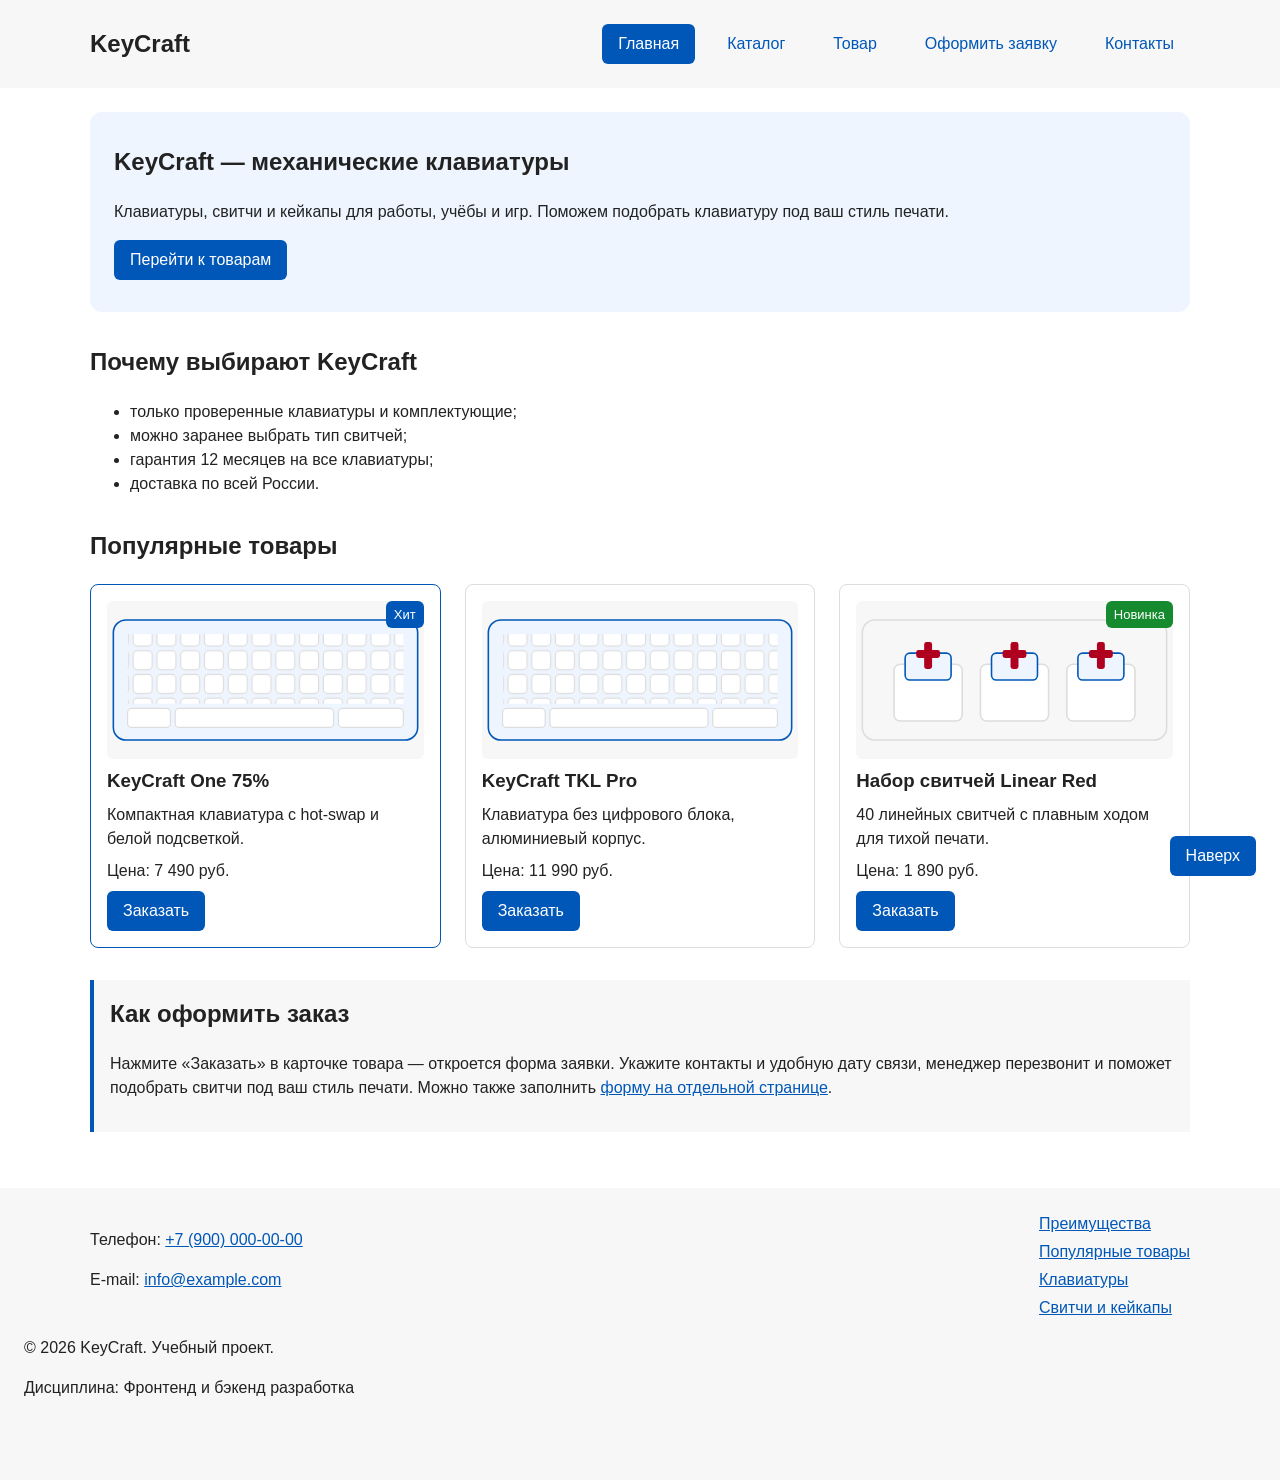
==== commit df334947: "КР 1" ====
--- a/index.html
+++ b/index.html
@@ -11,7 +11,7 @@
 </head>
 
 <body>
-    <header class="site-header">
+    <header class="site-header" id="top">
         <div class="site-header__inner">
             <a class="site-header__logo" href="index.html">KeyCraft</a>
 
@@ -24,16 +24,13 @@
                         <a class="site-nav__link" href="catalog.html">Каталог</a>
                     </li>
                     <li class="site-nav__item">
+                        <a class="site-nav__link" href="product.html">Товар</a>
+                    </li>
+                    <li class="site-nav__item">
+                        <a class="site-nav__link" href="order.html">Оформить заявку</a>
+                    </li>
+                    <li class="site-nav__item">
                         <a class="site-nav__link" href="contacts.html">Контакты</a>
-                    </li>
-                    <li class="site-nav__item">
-                        <a class="site-nav__link" href="index.html#advantages">Преимущества</a>
-                    </li>
-                    <li class="site-nav__item">
-                        <a class="site-nav__link" href="index.html#popular">Популярные товары</a>
-                    </li>
-                    <li class="site-nav__item">
-                        <a class="site-nav__link" href="index.html#contacts">Обратная связь</a>
                     </li>
                 </ul>
             </nav>
@@ -64,7 +61,10 @@
             <h2 class="section__title">Популярные товары</h2>
 
             <div class="products-grid">
-                <article class="product-card">
+                <article class="product-card product-card--hit">
+                    <img class="product-card__image" src="images/keyboard.svg" width="400" height="200"
+                        alt="Клавиатура KeyCraft One 75%">
+                    <span class="product-card__badge">Хит</span>
                     <h3 class="product-card__title">KeyCraft One 75%</h3>
                     <p class="product-card__description">Компактная клавиатура с hot-swap и белой подсветкой.</p>
                     <p class="product-card__price">Цена: 7 490 руб.</p>
@@ -74,6 +74,8 @@
                 </article>
 
                 <article class="product-card">
+                    <img class="product-card__image" src="images/keyboard.svg" width="400" height="200"
+                        alt="Клавиатура KeyCraft TKL Pro">
                     <h3 class="product-card__title">KeyCraft TKL Pro</h3>
                     <p class="product-card__description">Клавиатура без цифрового блока, алюминиевый корпус.</p>
                     <p class="product-card__price">Цена: 11 990 руб.</p>
@@ -82,7 +84,10 @@
                     </button>
                 </article>
 
-                <article class="product-card">
+                <article class="product-card product-card--new">
+                    <img class="product-card__image" src="images/switches.svg" width="400" height="200"
+                        alt="Набор механических свитчей Linear Red">
+                    <span class="product-card__badge">Новинка</span>
                     <h3 class="product-card__title">Набор свитчей Linear Red</h3>
                     <p class="product-card__description">40 линейных свитчей с плавным ходом для тихой печати.</p>
                     <p class="product-card__price">Цена: 1 890 руб.</p>
@@ -103,15 +108,32 @@
                 Нажмите «Заказать» в карточке товара — откроется форма заявки.
                 Укажите контакты и удобную дату связи, менеджер перезвонит
                 и поможет подобрать свитчи под ваш стиль печати.
+                Можно также заполнить <a href="order.html">форму на отдельной странице</a>.
             </p>
         </aside>
     </main>
 
     <footer class="site-footer" id="contacts">
-        <p class="site-footer__text">
-            Телефон: <a href="tel:+79000000000">+7 (900) 000-00-00</a>,
-            e-mail: <a href="mailto:info@example.com">info@example.com</a>
-        </p>
+        <div class="site-footer__inner">
+            <div class="site-footer__col">
+                <p class="site-footer__text">
+                    Телефон: <a href="tel:+79000000000">+7 (900) 000-00-00</a>
+                </p>
+                <p class="site-footer__text">
+                    E-mail: <a href="mailto:info@example.com">info@example.com</a>
+                </p>
+            </div>
+
+            <nav class="site-footer__col" aria-label="Разделы сайта">
+                <ul class="site-footer__list">
+                    <li><a href="index.html#advantages">Преимущества</a></li>
+                    <li><a href="index.html#popular">Популярные товары</a></li>
+                    <li><a href="catalog.html#keyboards">Клавиатуры</a></li>
+                    <li><a href="catalog.html#parts">Свитчи и кейкапы</a></li>
+                </ul>
+            </nav>
+        </div>
+
         <p class="site-footer__text">&copy; 2026 KeyCraft. Учебный проект.</p>
         <p class="site-footer__text">Дисциплина: Фронтенд и бэкенд разработка</p>
     </footer>
@@ -215,6 +237,8 @@
             </div>
         </form>
     </dialog>
+
+    <a class="scroll-top" href="#top">Наверх</a>
 </body>
 
 </html>
--- a/css/style.css
+++ b/css/style.css
@@ -47,6 +47,10 @@
   line-height: 1.5;
   color: var(--color-text);
   background-color: var(--color-bg);
+
+  display: flex;
+  flex-direction: column;
+  min-height: 100vh;
 }
 
 a {
@@ -62,7 +66,8 @@
   outline-offset: 3px;
 }
 
-:target {
+.section:target,
+.site-footer:target {
   outline: 2px dashed var(--color-primary);
   outline-offset: 4px;
   scroll-margin-top: var(--space-lg);
@@ -178,6 +183,7 @@
 
 .page {
   padding: var(--space-lg);
+  flex: 1;
 }
 
 .hero {
@@ -224,6 +230,7 @@
   color: var(--color-primary);
 }
 
+.breadcrumbs__link:not(:first-child)::before,
 .breadcrumbs__current::before {
   content: " / ";
   color: var(--color-muted);
@@ -234,7 +241,7 @@
 }
 
 .site-footer {
-  padding: var(--space-lg);
+  padding: var(--space-lg) var(--space-lg) calc(var(--space-xl) * 2);
   background-color: var(--color-surface);
 }
 
@@ -249,6 +256,7 @@
 }
 
 .product-card {
+  position: relative;
   display: flex;
   flex-direction: column;
   gap: var(--space-sm);
@@ -290,6 +298,8 @@
 .catalog-layout__filters {
   grid-area: filters;
   align-self: start;
+  position: sticky;
+  top: var(--space-lg);
 }
 
 .catalog-layout__products {
@@ -423,3 +433,347 @@
   border-left: 4px solid var(--color-success);
   background-color: var(--color-success-bg);
 }
+
+/* ===============================
+   9. Карточка: изображение и бейджи
+   =============================== */
+
+.product-card__image {
+  width: 100%;
+  height: auto;
+  border-radius: var(--radius-sm);
+  background-color: var(--color-surface);
+}
+
+.product-card__badge {
+  position: absolute;
+  top: var(--space-md);
+  right: var(--space-md);
+  z-index: 2;
+  padding: var(--space-xs) var(--space-sm);
+  border-radius: var(--radius-sm);
+  font-size: 13px;
+  color: var(--color-white);
+  background-color: var(--color-primary);
+}
+
+.product-card--hit {
+  border-color: var(--color-primary);
+}
+
+.product-card--new .product-card__badge {
+  background-color: var(--color-success);
+}
+
+.product-card--soon {
+  background-color: var(--color-surface);
+}
+
+.product-card--soon .product-card__badge {
+  background-color: var(--color-muted);
+}
+
+/* ===============================
+   10. Страница товара
+   =============================== */
+
+.product {
+  display: grid;
+  grid-template-columns: minmax(0, 420px) 1fr;
+  gap: var(--space-lg);
+  align-items: start;
+}
+
+.product__media {
+  position: relative;
+}
+
+.product__image {
+  width: 100%;
+  height: auto;
+  border: 1px solid var(--color-border);
+  border-radius: var(--radius-md);
+  background-color: var(--color-surface);
+}
+
+.product__badge {
+  position: absolute;
+  top: var(--space-md);
+  left: var(--space-md);
+  z-index: 2;
+  padding: var(--space-xs) var(--space-sm);
+  border-radius: var(--radius-sm);
+  font-size: 13px;
+  color: var(--color-white);
+  background-color: var(--color-primary);
+}
+
+.product__title {
+  margin: 0 0 var(--space-sm);
+}
+
+.product__price {
+  margin: 0 0 var(--space-md);
+  font-size: 24px;
+  font-weight: 700;
+}
+
+.product__description {
+  margin: 0 0 var(--space-md);
+}
+
+.product__highlights {
+  margin: 0 0 var(--space-md);
+  padding-left: var(--space-lg);
+}
+
+.product__stock {
+  margin: 0 0 var(--space-lg);
+  color: var(--color-success);
+  font-weight: 700;
+}
+
+/* ===============================
+   11. Таблицы
+   =============================== */
+
+.specs-table {
+  width: 100%;
+  border-collapse: collapse;
+}
+
+.specs-table__caption {
+  margin-bottom: var(--space-sm);
+  text-align: left;
+  color: var(--color-muted);
+}
+
+.specs-table__th,
+.specs-table__td {
+  padding: var(--space-sm) var(--space-md);
+  border: 1px solid var(--color-border);
+  text-align: left;
+}
+
+.specs-table__head .specs-table__th {
+  color: var(--color-white);
+  background-color: var(--color-primary);
+}
+
+.specs-table__th--row {
+  width: 40%;
+  background-color: var(--color-surface);
+}
+
+.specs-table__row:hover .specs-table__td {
+  background-color: var(--color-surface-accent);
+}
+
+/* ===============================
+   12. Отзывы и частые вопросы
+   =============================== */
+
+.reviews {
+  display: grid;
+  grid-template-columns: repeat(3, 1fr);
+  gap: var(--space-lg);
+}
+
+.review {
+  display: flex;
+  flex-direction: column;
+  gap: var(--space-sm);
+  padding: var(--space-md);
+  border: 1px solid var(--color-border);
+  border-radius: var(--radius-md);
+}
+
+.review__author {
+  margin: 0;
+}
+
+.review__rating {
+  display: flex;
+  flex-wrap: wrap;
+  gap: var(--space-sm);
+  margin: 0;
+}
+
+.review__stars {
+  color: var(--color-primary);
+  letter-spacing: 2px;
+}
+
+.review__score {
+  color: var(--color-muted);
+  font-size: 14px;
+}
+
+.review__text {
+  margin: 0;
+}
+
+.review__date {
+  margin: auto 0 0;
+  color: var(--color-muted);
+  font-size: 14px;
+}
+
+.faq__item {
+  padding: var(--space-sm) 0;
+  border-bottom: 1px solid var(--color-border);
+}
+
+.faq__question {
+  padding: var(--space-sm) 0;
+  font-weight: 700;
+  cursor: pointer;
+}
+
+.faq__question:hover {
+  color: var(--color-primary);
+}
+
+.faq__question:focus-visible {
+  outline: 2px solid var(--color-primary);
+  outline-offset: 3px;
+}
+
+.faq__answer {
+  margin: 0;
+  padding-bottom: var(--space-sm);
+}
+
+/* ===============================
+   13. Страница заявки
+   =============================== */
+
+.order-layout {
+  display: grid;
+  grid-template-columns: 1fr 300px;
+  grid-template-areas: "form aside";
+  gap: var(--space-lg);
+  max-width: var(--container-width);
+  margin: 0 auto var(--space-xl);
+}
+
+.order-layout__form {
+  grid-area: form;
+  margin: 0;
+}
+
+.order-layout__aside {
+  grid-area: aside;
+  align-self: start;
+}
+
+.order-aside {
+  padding: var(--space-md);
+  border: 1px solid var(--color-border);
+  border-radius: var(--radius-md);
+  background-color: var(--color-surface);
+}
+
+.order-aside__title {
+  margin-top: 0;
+}
+
+.order-steps {
+  margin: 0 0 var(--space-md);
+  padding-left: var(--space-lg);
+}
+
+.order-steps__item {
+  margin-bottom: var(--space-sm);
+}
+
+.order-aside__note {
+  margin: 0;
+  color: var(--color-muted);
+}
+
+.contacts-actions {
+  display: flex;
+  flex-wrap: wrap;
+  gap: var(--space-md);
+}
+
+/* ===============================
+   14. Подвал и кнопка «Наверх»
+   =============================== */
+
+.site-footer__inner {
+  display: flex;
+  flex-wrap: wrap;
+  justify-content: space-between;
+  gap: var(--space-lg);
+  max-width: var(--container-width);
+  margin: 0 auto var(--space-md);
+}
+
+.site-footer__list {
+  display: grid;
+  gap: var(--space-xs);
+  margin: 0;
+  padding: 0;
+  list-style: none;
+}
+
+.scroll-top {
+  position: fixed;
+  right: var(--space-lg);
+  bottom: var(--space-lg);
+  z-index: 10;
+  padding: var(--space-sm) var(--space-md);
+  border-radius: var(--radius-sm);
+  color: var(--color-white);
+  background-color: var(--color-primary);
+  text-decoration: none;
+}
+
+.scroll-top:hover {
+  color: var(--color-white);
+  background-color: var(--color-primary-dark);
+}
+
+.scroll-top:focus-visible {
+  outline: 2px solid var(--color-primary-dark);
+  outline-offset: 3px;
+}
+
+/* ===============================
+   15. Узкие экраны
+   =============================== */
+
+.table-scroll {
+  overflow-x: auto;
+}
+
+@media (max-width: 700px) {
+  .catalog-layout,
+  .order-layout,
+  .product {
+    grid-template-columns: 1fr;
+    grid-template-areas: none;
+  }
+
+  .catalog-layout__filters,
+  .catalog-layout__products,
+  .order-layout__form,
+  .order-layout__aside {
+    grid-area: auto;
+  }
+
+  .catalog-layout__filters {
+    position: static;
+  }
+
+  .products-grid,
+  .reviews {
+    grid-template-columns: 1fr;
+  }
+
+  .site-header__inner {
+    justify-content: center;
+  }
+}
